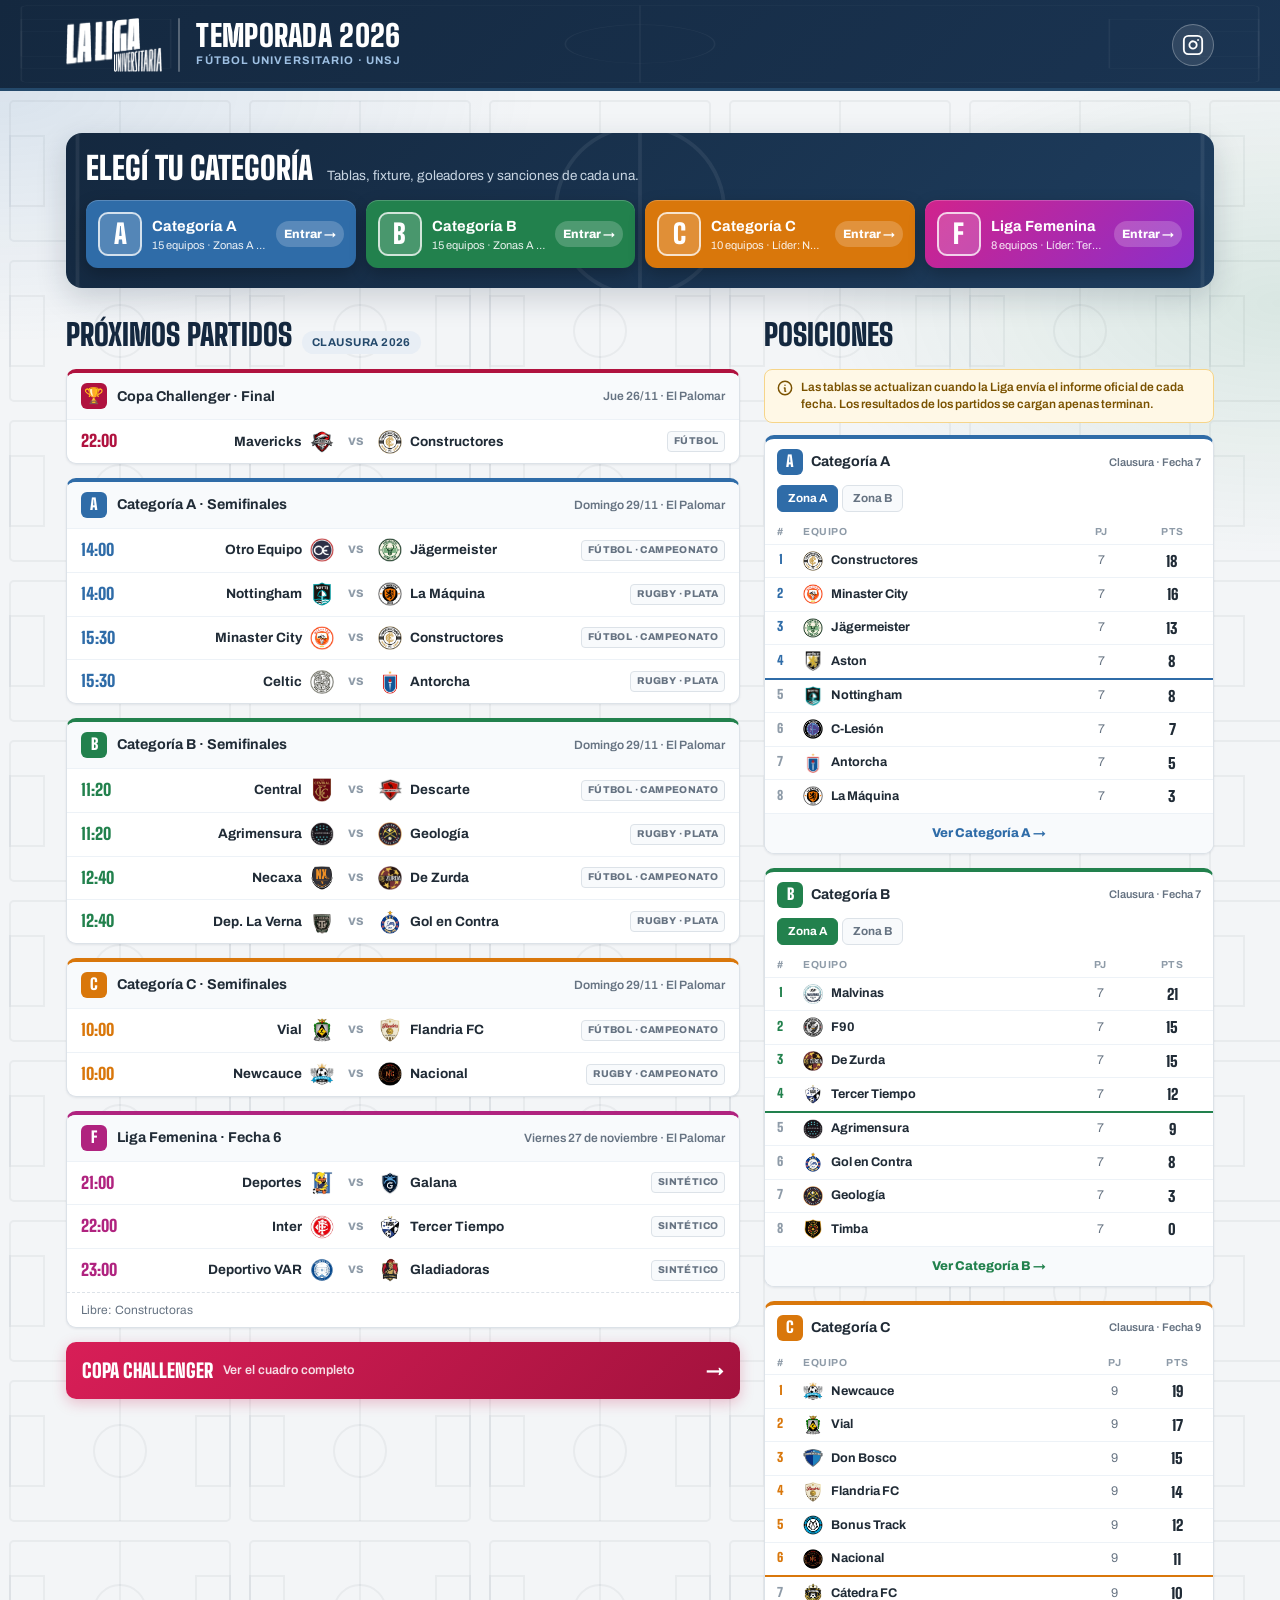
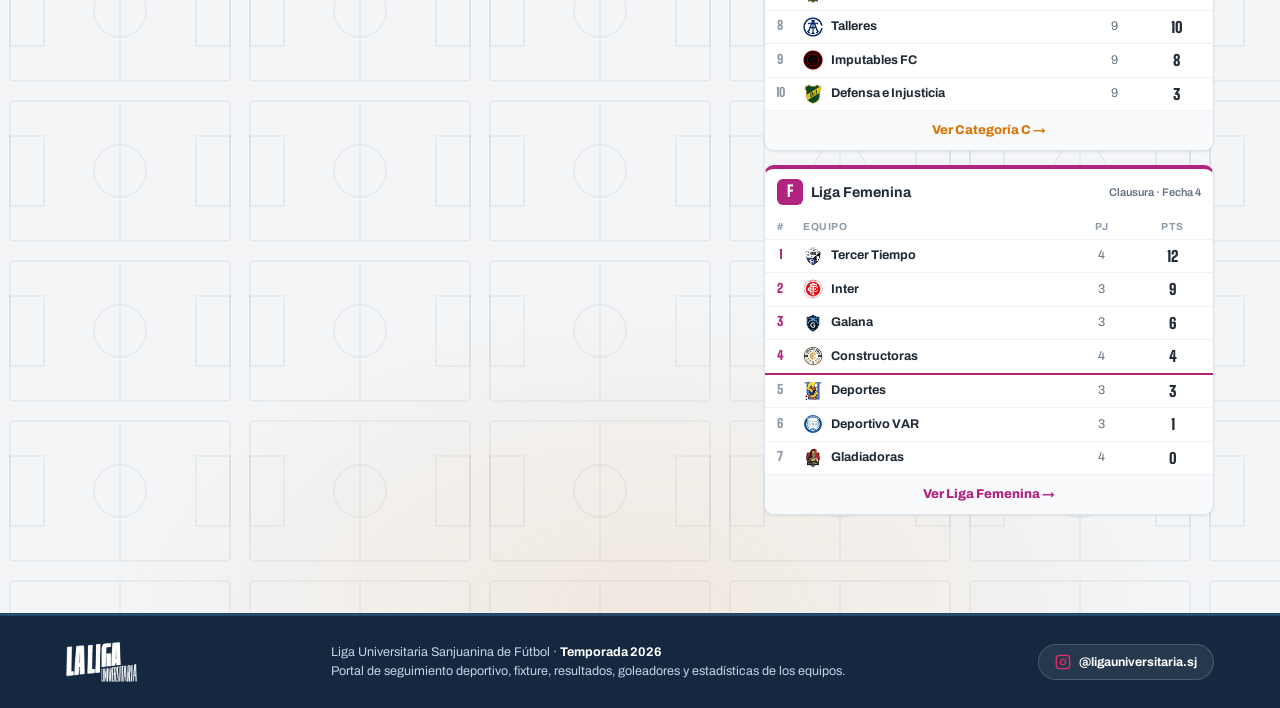
==== index.html @ afd11861 "Inicio: próximo partido de la Copa Challenger primero Co-Authored-By: Claude Opus 5.5 <noreply@anthr" ====
<!DOCTYPE html>
<html lang="es">

<head>
  <meta charset="UTF-8">
  <meta name="viewport" content="width=device-width, initial-scale=1.0, viewport-fit=cover">
  <title>Liga Universitaria Sanjuanina de Fútbol — Categoría A 2026</title>
  <meta name="description"
    content="Liga Universitaria Sanjuanina de Fútbol — Categoría A 2026. Tablas de posiciones, fixture, resultados, goleadores, sanciones y estadísticas completas.">

  <!-- Google Fonts: Big Shoulders Display & Archivo -->
  <link rel="preconnect" href="https://fonts.googleapis.com">
  <link rel="preconnect" href="https://fonts.gstatic.com" crossorigin>
  <link
    href="https://fonts.googleapis.com/css2?family=Archivo:ital,wght@0,400;0,500;0,600;0,700;0,800;1,400&family=Big+Shoulders+Display:wght@600;700;800;900&display=swap"
    rel="stylesheet">

  <!-- Favicon Oficial -->
  <link rel="icon" type="image/png" href="public/logo_liga.png">

  <!-- Estilos Premium -->
  <link rel="stylesheet" href="css/styles.css?v=20261125_cc">
  <!-- Vercel Web Analytics -->
  <script>window.va = window.va || function () { (window.vaq = window.vaq || []).push(arguments); };</script>
  <script defer src="/_vercel/insights/script.js"></script>
  
  <!-- Vercel Speed Insights -->
  <script>window.si = window.si || function () { (window.siq = window.siq || []).push(arguments); };</script>
  <script defer src="/_vercel/speed-insights/script.js"></script>
</head>

<body>

  <!-- =========================================================================
       CABECERA: ESTADIO Y MARCADOR
       ========================================================================= -->
  <header class="hero-stadium">
    <!-- Líneas de Cal Vectoriales de la Cancha -->
    <div class="pitch-overlay" aria-hidden="true">
      <svg class="pitch-lines" viewBox="0 0 1200 320" preserveAspectRatio="none">
        <!-- Borde exterior de campo -->
        <rect x="20" y="20" width="1160" height="280" rx="8" />
        <!-- Línea central -->
        <line x1="600" y1="20" x2="600" y2="300" />
        <!-- Círculo central y punto -->
        <circle cx="600" cy="160" r="70" />
        <circle cx="600" cy="160" r="3.5" style="fill: var(--chalk); stroke: none;" />
        <!-- Área Grande Izquierda -->
        <rect x="20" y="70" width="140" height="180" />
        <!-- Área Chica Izquierda -->
        <rect x="20" y="115" width="55" height="90" />
        <!-- Punto penal izquierdo -->
        <circle cx="110" cy="160" r="3" style="fill: var(--chalk); stroke: none;" />
        <!-- Área Grande Derecha -->
        <rect x="1040" y="70" width="140" height="180" />
        <!-- Área Chica Derecha -->
        <rect x="1125" y="115" width="55" height="90" />
        <!-- Punto penal derecho -->
        <circle cx="1090" cy="160" r="3" style="fill: var(--chalk); stroke: none;" />
      </svg>
    </div>

    <div class="container hero-content">
      <!-- Identidad Oficial -->
      <div class="hero-brand">
        <div class="brand-main">
          <div class="cat-switch" id="catSwitch" role="group" aria-label="Elegir categoría">
            <button type="button" class="cat-pick" data-cat="A" title="Categoría A">A</button>
            <button type="button" class="cat-pick" data-cat="B" title="Categoría B">B</button>
            <button type="button" class="cat-pick" data-cat="C" title="Categoría C">C</button>
            <button type="button" class="cat-pick cat-pick-f" data-cat="F" title="Liga Femenina">F</button>
          </div>
          <div class="brand-text brand-v2">
            <img src="public/logo_liga.png" alt="La Liga Universitaria" class="league-official-logo">
            <span class="brand-div" aria-hidden="true"></span>
            <div class="brand-info">
              <span class="brand-cat" id="heroCatLabel">Categoría A</span>
              <span class="brand-sub"><span class="brand-sub-long">Fútbol Universitario · </span>UNSJ · Temporada 2026</span>
            </div>
          </div>
        </div>

        <a href="https://www.instagram.com/ligauniversitaria.sj/" target="_blank" rel="noopener noreferrer" class="hero-ig" title="Instagram: @ligauniversitaria.sj" aria-label="Instagram @ligauniversitaria.sj">
          <svg viewBox="0 0 24 24" width="22" height="22" fill="none" stroke="currentColor" stroke-width="2" stroke-linecap="round" stroke-linejoin="round">
            <rect x="2" y="2" width="20" height="20" rx="5" ry="5"></rect>
            <path d="M16 11.37A4 4 0 1 1 12.63 8 4 4 0 0 1 16 11.37z"></path>
            <line x1="17.5" y1="6.5" x2="17.51" y2="6.5"></line>
          </svg>
        </a>
      </div>

      <!-- Marcador del Estadio (Hero Board) -->
      <div class="hero-board" id="heroBoard">
        <!-- Renderizado dinámico vía app.js -->
      </div>
    </div>
  </header>

  <!-- =========================================================================
       NAVBAR STICKY DE PESTAÑAS CON INDICADOR DESLIZANTE
       ========================================================================= -->
  <nav class="navbar-sticky" aria-label="Navegación principal">
    <div class="container">
      <div class="tabs-nav" id="mainTabs" role="tablist">
        <button class="tab-btn tab-inicio" data-view="inicio" role="tab" aria-selected="false" title="Inicio">
          <svg viewBox="0 0 24 24" width="18" height="18" fill="none" stroke="currentColor" stroke-width="2.2" stroke-linecap="round" stroke-linejoin="round"><path d="M3 11l9-8 9 8"/><path d="M5 10v10h14V10"/><path d="M10 20v-6h4v6"/></svg><span class="sr-only">Inicio</span>
        </button>
        <button class="tab-btn tab-challenger" data-view="challenger" role="tab" aria-selected="false">
          <span></span> Copa Challenger
        </button>
        <button class="tab-btn active" data-view="posiciones" role="tab" aria-selected="true">
          <span></span> Posiciones
        </button>
        <button class="tab-btn" data-view="fixture" role="tab" aria-selected="false">
          <span></span> Fixture
        </button>
        <button class="tab-btn" data-view="equipos" role="tab" aria-selected="false">
          <span></span> Equipos
        </button>
        <button class="tab-btn" data-view="estadisticas" role="tab" aria-selected="false">
          <span></span> Estadísticas
        </button>
        <button class="tab-btn" data-view="goleadores" role="tab" aria-selected="false">
          <span></span> Goleadores
        </button>
        <button class="tab-btn" data-view="sanciones" role="tab" aria-selected="false">
          <span></span> Sanciones
        </button>
        <button class="tab-btn" data-view="reglamento" role="tab" aria-selected="false">
          <span></span> Reglamento
        </button>
        <div class="tab-indicator" id="tabIndicator"></div>
      </div>
    </div>
  </nav>

  <!-- =========================================================================
       ÁREA DE CONTENIDO (7 SECCIONES)
       ========================================================================= -->
  <main class="content-area">
    <div class="container"><section id="view-inicio" class="inicio-section" aria-label="Inicio"></section></div>
    <div class="container">
      <!-- Sección A: Posiciones -->
      <section id="view-posiciones" class="view-section active" role="tabpanel">
        <!-- Dinámico -->
      </section>

      <!-- Sección B: Fixture -->
      <section id="view-fixture" class="view-section" role="tabpanel">
        <!-- Dinámico -->
      </section>

      <!-- Copa Challenger -->
      <section id="view-challenger" class="view-section" role="tabpanel">
        <!-- Dinámico -->
      </section>

      <!-- Sección C: Equipos -->
      <section id="view-equipos" class="view-section" role="tabpanel">
        <!-- Dinámico -->
      </section>

      <!-- Sección D: Estadísticas -->
      <section id="view-estadisticas" class="view-section" role="tabpanel">
        <!-- Dinámico -->
      </section>

      <!-- Sección E: Goleadores -->
      <section id="view-goleadores" class="view-section" role="tabpanel">
        <!-- Dinámico -->
      </section>

      <!-- Sección F: Sanciones -->
      <section id="view-sanciones" class="view-section" role="tabpanel">
        <!-- Dinámico -->
      </section>

      <!-- Sección G: Reglamento -->
      <section id="view-reglamento" class="view-section" role="tabpanel">
        <!-- Dinámico -->
      </section>
    </div>
  </main>

  <!-- =========================================================================
       MODAL DE FICHA DE EQUIPO
       ========================================================================= -->
  <div id="teamModal" class="modal-backdrop" aria-hidden="true" role="dialog" aria-modal="true">
    <div class="modal-container" id="teamModalContent">
      <button class="modal-close-btn" id="modalClose" aria-label="Cerrar Ficha">&times;</button>
      <div id="teamModalBody"></div>
    </div>
  </div>

  <!-- =========================================================================
       PIE DE PÁGINA INSTITUCIONAL
       ========================================================================= -->
  <footer class="page-footer">
    <div class="container footer-inner">
      <div class="footer-brand">
        <img src="public/logo_liga.png" alt="La Liga Universitaria" class="footer-league-logo">
      </div>
      <div class="footer-copy">
        Liga Universitaria Sanjuanina de Fútbol · <b id="footerCat">Categoría A · Temporada 2026</b><br>
        Portal de seguimiento deportivo, fixture, resultados, goleadores y estadísticas de los equipos.
      </div>
      <div class="footer-social">
        <a href="https://www.instagram.com/ligauniversitaria.sj/" target="_blank" rel="noopener noreferrer" class="footer-ig-link" title="Instagram Oficial: @ligauniversitaria.sj">
          <svg class="ig-svg-icon" viewBox="0 0 24 24" width="16" height="16" fill="none" stroke="currentColor" stroke-width="2" stroke-linecap="round" stroke-linejoin="round">
            <rect x="2" y="2" width="20" height="20" rx="5" ry="5"></rect>
            <path d="M16 11.37A4 4 0 1 1 12.63 8 4 4 0 0 1 16 11.37z"></path>
            <line x1="17.5" y1="6.5" x2="17.51" y2="6.5"></line>
          </svg>
          <span>@ligauniversitaria.sj</span>
        </a>
      </div>
    </div>
  </footer>

  <!-- Scripts: Datos Oficiales y Lógica Reactiva -->
  <script src="js/data.js?v=20261124_p10"></script>
  <script src="js/data_b.js?v=20261124_bsemis"></script>
  <script src="js/data_c.js?v=20261124_semis"></script>
  <script src="js/data_f.js?v=20261117_f4inf"></script>
  <script src="js/data_bc.js?v=20261111_fempub"></script>
  <script src="js/parciales.js"></script>
  <script src="js/parciales_apply.js?v=20261122_gan"></script>
  <script src="js/app.js?v=20261125_cc"></script>
</body>

</html>
---- css/styles.css ----
/* ==========================================================================
   LIGA UNIVERSITARIA SANJUANINA DE FÚTBOL — CATEGORÍA A 2026
   Sistema de Diseño Deportivo Institucional & Responsive Móvil
   Inspiración de Usabilidad: Densidad, claridad y velocidad deportiva (Ref: Promiedos)
   ========================================================================== */

:root {
  /* Paleta Oficial */
  --navy-primary: #14283F;       /* Azul marino institucional */
  --navy-secondary: #24496B;     /* Azul secundario interactivo */
  --green-sport: #397653;        /* Verde deportivo de acento */
  --green-soft: #EAF4EE;         /* Fondo verde tenue */
  --bg-page: #F3F5F7;            /* Fondo general neutro y limpio */
  --surface: #FFFFFF;            /* Superficie de tarjetas y tablas */
  --surface-alt: #F8FAFC;        /* Superficie sutil para cabeceras y alternancias */
  --surface-hover: #F1F5F9;      /* Hover sutil en filas y botones */
  --text-primary: #202B36;       /* Texto principal */
  --text-secondary: #667382;     /* Texto secundario y etiquetas */
  --text-muted: #8E9BA8;         /* Texto terciario tenue */
  --border-color: #DCE2E8;       /* Bordes y divisores limpios */
  --border-subtle: #EDF2F7;      /* Bordes internos muy suaves */

  /* Estados Semánticos Deportivos */
  --win: #397653;
  --win-soft: #EAF4EE;
  --draw: #B45309;
  --draw-soft: #FEF3C7;
  --loss: #C53030;
  --loss-soft: #FEE2E2;
  --bonus: #1E40AF;
  --bonus-soft: #DBEAFE;
  --sancion: #B91C1C;
  --sancion-soft: #FEE2E2;

  /* Tipografías */
  --f-display: 'Big Shoulders Display', -apple-system, BlinkMacSystemFont, sans-serif;
  --f-body: 'Archivo', -apple-system, BlinkMacSystemFont, sans-serif;

  /* Radios y Espaciado */
  --radius-sm: 6px;
  --radius-md: 10px;
  --radius-lg: 14px;
  --radius-full: 9999px;

  /* Sombras Sutiles */
  --shadow-sm: 0 1px 3px rgba(20, 40, 63, 0.05), 0 1px 2px rgba(20, 40, 63, 0.03);
  --shadow-md: 0 4px 12px rgba(20, 40, 63, 0.08), 0 2px 4px rgba(20, 40, 63, 0.04);
  --shadow-lg: 0 12px 28px rgba(20, 40, 63, 0.12);

  --nav-height: 52px;
}

/* ==========================================================================
   RESET & BASE GLOBAL
   ========================================================================== */

*, *::before, *::after {
  box-sizing: border-box;
  margin: 0;
  padding: 0;
}

html {
  font-size: 15px;
  scroll-behavior: smooth;
  scroll-padding-top: calc(var(--nav-height) + 16px);
  -webkit-text-size-adjust: 100%;
}

body {
  background-color: var(--bg-page);
  color: var(--text-primary);
  font-family: var(--f-body);
  line-height: 1.5;
  min-height: 100vh;
  display: flex;
  flex-direction: column;
  overflow-x: hidden;
  width: 100%;
  -webkit-font-smoothing: antialiased;
}

img {
  max-width: 100%;
  height: auto;
  display: block;
}

button, input, select {
  font: inherit;
  color: inherit;
}

button {
  cursor: pointer;
  border: none;
  background: none;
  touch-action: manipulation;
}

a {
  color: inherit;
  text-decoration: none;
}

.container {
  width: 100%;
  max-width: 1180px;
  margin-inline: auto;
  padding-inline: 16px;
}

@media (max-width: 480px) {
  .container {
    padding-inline: 12px;
  }
}

/* ==========================================================================
   CABECERA INSTITUCIONAL DEPORTIVA (COMPACTA)
   ========================================================================== */

.hero-stadium {
  position: relative;
  background: linear-gradient(135deg, var(--navy-primary) 0%, #1A3452 100%);
  border-bottom: 3px solid var(--navy-secondary);
  padding-block: 18px 16px;
  color: #FFFFFF;
}

.pitch-overlay {
  position: absolute;
  inset: 0;
  width: 100%;
  height: 100%;
  pointer-events: none;
  opacity: 0.12;
}

.pitch-lines {
  width: 100%;
  height: 100%;
  fill: none;
  stroke: rgba(255, 255, 255, 0.4);
  stroke-width: 1.5;
  vector-effect: non-scaling-stroke;
}

.hero-content {
  position: relative;
  z-index: 2;
  display: flex;
  flex-direction: column;
  gap: 14px;
}

.hero-brand {
  display: flex;
  align-items: center;
  justify-content: space-between;
  gap: 16px;
  flex-wrap: wrap;
}

.brand-main {
  display: flex;
  align-items: center;
  gap: 14px;
}

.league-crest {
  width: 46px;
  height: 46px;
  border-radius: var(--radius-sm);
  background: var(--navy-secondary);
  border: 2px solid rgba(255, 255, 255, 0.35);
  display: grid;
  place-items: center;
  font-family: var(--f-display);
  font-weight: 900;
  font-size: 1.8rem;
  color: #FFFFFF;
  flex-shrink: 0;
}

.brand-text .eyebrow {
  font-size: 0.72rem;
  font-weight: 700;
  letter-spacing: 0.12em;
  text-transform: uppercase;
  color: #9EC0E3;
  display: block;
}

.brand-title-row {
  margin-block: 2px;
}

.league-official-logo {
  height: 44px;
  width: auto;
  max-width: 100%;
  object-fit: contain;
  display: block;
}

.brand-text .subtitle {
  font-size: 0.86rem;
  font-weight: 500;
  color: #C2D5E8;
  display: flex;
  align-items: center;
  gap: 6px;
}

.badge-tag {
  display: inline-flex;
  align-items: center;
  gap: 6px;
  padding: 4px 12px;
  border-radius: var(--radius-full);
  font-size: 0.75rem;
  font-weight: 700;
  text-transform: uppercase;
  letter-spacing: 0.05em;
  background: rgba(255, 255, 255, 0.12);
  color: #FFFFFF;
  border: 1px solid rgba(255, 255, 255, 0.2);
}

.badge-tag.live-pulse {
  background: rgba(57, 118, 83, 0.35);
  border-color: rgba(57, 118, 83, 0.9);
  color: #98E0B5;
}

.live-dot {
  width: 7px;
  height: 7px;
  border-radius: 50%;
  background: #397653;
  box-shadow: 0 0 6px #397653;
}

/* Badge de Instagram Oficial de la Liga en Cabecera */
.badge-tag.badge-ig-league {
  background: rgba(255, 255, 255, 0.14) !important;
  color: #FFFFFF !important;
  border: 1px solid rgba(255, 255, 255, 0.28) !important;
  text-decoration: none !important;
  cursor: pointer !important;
  transition: all 0.22s cubic-bezier(0.16, 1, 0.3, 1) !important;
}

.badge-tag.badge-ig-league:hover {
  background: linear-gradient(135deg, rgba(225, 48, 108, 0.35), rgba(253, 29, 29, 0.25)) !important;
  border-color: #E1306C !important;
  color: #FFFFFF !important;
  transform: translateY(-2px) scale(1.03) !important;
  box-shadow: 0 4px 12px rgba(225, 48, 108, 0.35) !important;
}

.badge-tag.badge-ig-league .ig-svg-icon {
  stroke: #FFFFFF !important;
  transition: transform 0.2s ease !important;
}

.badge-tag.badge-ig-league:hover .ig-svg-icon {
  transform: scale(1.15) !important;
}

/* Enlace de Instagram en el Footer */
.footer-ig-link {
  display: inline-flex !important;
  align-items: center !important;
  gap: 8px !important;
  padding: 8px 16px !important;
  border-radius: 9999px !important;
  background: rgba(255, 255, 255, 0.08) !important;
  color: #FFFFFF !important;
  border: 1px solid rgba(255, 255, 255, 0.16) !important;
  text-decoration: none !important;
  font-weight: 700 !important;
  font-size: 0.82rem !important;
  transition: all 0.22s cubic-bezier(0.16, 1, 0.3, 1) !important;
}

.footer-ig-link .ig-svg-icon {
  stroke: #E1306C !important;
  transition: transform 0.2s ease !important;
}

.footer-ig-link:hover {
  background: linear-gradient(135deg, rgba(225, 48, 108, 0.25), rgba(253, 29, 29, 0.15)) !important;
  border-color: #E1306C !important;
  color: #FFFFFF !important;
  transform: translateY(-2px) !important;
  box-shadow: 0 4px 12px rgba(225, 48, 108, 0.25) !important;
}

.footer-ig-link:hover .ig-svg-icon {
  transform: scale(1.15) !important;
}

/* Marcador Hero Board */
.hero-board {
  display: grid;
  grid-template-columns: repeat(auto-fit, minmax(210px, 1fr));
  gap: 8px;
}

.board-tile {
  background: rgba(13, 28, 45, 0.7);
  border: 1px solid rgba(255, 255, 255, 0.14);
  border-radius: var(--radius-sm);
  padding: 9px 12px;
  display: flex;
  align-items: center;
  justify-content: space-between;
  gap: 8px;
}

.tile-lbl {
  font-size: 0.68rem;
  text-transform: uppercase;
  letter-spacing: 0.08em;
  color: #9EC0E3;
  font-weight: 700;
}

.tile-name {
  font-size: 0.9rem;
  font-weight: 700;
  color: #FFFFFF;
  white-space: nowrap;
  overflow: hidden;
  text-overflow: ellipsis;
  max-width: 130px;
}

.tile-val {
  font-family: var(--f-display);
  font-size: 1.4rem;
  font-weight: 800;
  color: #FFFFFF;
  line-height: 1;
}

.tile-desc {
  font-size: 0.68rem;
  color: #C2D5E8;
  font-weight: 600;
}

@media (max-width: 600px) {
  .pitch-overlay {
    display: none;
  }
  .hero-stadium {
    padding-block: 12px 10px;
  }
  .league-crest {
    width: 36px;
    height: 36px;
    font-size: 1.3rem;
  }
  .league-official-logo {
    height: 34px;
  }
  .hero-board {
    grid-template-columns: repeat(2, 1fr);
    gap: 6px;
  }
  .board-tile {
    padding: 7px 8px;
  }
  .tile-name {
    font-size: 0.8rem;
    max-width: 90px;
  }
  .tile-val {
    font-size: 1.2rem;
  }
}

/* ==========================================================================
   NAVBAR STICKY DE PESTAÑAS (SCROLL TÁCTIL)
   ========================================================================== */

.navbar-sticky {
  position: sticky;
  top: 0;
  z-index: 100;
  background: var(--surface);
  border-bottom: 1px solid var(--border-color);
  box-shadow: var(--shadow-sm);
  width: 100%;
}

.tabs-nav {
  display: flex;
  align-items: center;
  gap: 2px;
  overflow-x: auto;
  -webkit-overflow-scrolling: touch;
  scrollbar-width: none;
  min-height: var(--nav-height);
  max-width: 100%;
}

.tabs-nav::-webkit-scrollbar {
  display: none;
}

.tab-btn {
  display: inline-flex;
  align-items: center;
  justify-content: center;
  padding: 0 16px;
  height: var(--nav-height);
  font-size: 0.92rem;
  font-weight: 600;
  color: var(--text-secondary);
  white-space: nowrap;
  flex-shrink: 0;
  border-bottom: 3px solid transparent;
  transition: all 0.15s ease;
}

.tab-btn:hover {
  color: var(--navy-primary);
  background-color: var(--surface-hover);
}

.tab-btn.active {
  color: var(--navy-primary);
  border-bottom-color: var(--navy-secondary);
  background-color: #FFFFFF;
  font-weight: 700;
}

.tab-indicator {
  display: none !important;
}

/* ==========================================================================
   ÁREA DE CONTENIDO Y VISTAS
   ========================================================================== */

.content-area {
  flex: 1;
  padding-block: 20px 44px;
}

.view-section {
  display: none;
}

.view-section.active {
  display: block;
}

.section-header {
  display: flex;
  align-items: center;
  justify-content: space-between;
  gap: 12px;
  margin-bottom: 16px;
  flex-wrap: wrap;
}

.section-title {
  display: flex;
  align-items: center;
  gap: 10px;
}

.section-title h2 {
  font-family: var(--f-display);
  font-size: 2rem;
  font-weight: 800;
  text-transform: uppercase;
  color: var(--navy-primary);
  line-height: 1;
  letter-spacing: 0.02em;
}

.section-badge {
  display: inline-flex;
  align-items: center;
  padding: 3px 10px;
  border-radius: var(--radius-full);
  font-size: 0.75rem;
  font-weight: 700;
  background: #E8EEF5;
  color: var(--navy-secondary);
  letter-spacing: 0.04em;
  text-transform: uppercase;
}

/* Pills de Torneo y Zona */
.pill-group {
  display: inline-flex;
  align-items: center;
  background: #E5EBF2;
  padding: 3px;
  border-radius: var(--radius-sm);
  gap: 2px;
  border: 1px solid var(--border-color);
  max-width: 100%;
  overflow-x: auto;
  scrollbar-width: none;
}

.pill-group::-webkit-scrollbar {
  display: none;
}

.pill-btn {
  padding: 6px 14px;
  font-size: 0.85rem;
  font-weight: 700;
  color: var(--text-secondary);
  border-radius: 4px;
  white-space: nowrap;
  transition: all 0.15s ease;
  min-height: 34px;
  display: inline-flex;
  align-items: center;
  justify-content: center;
}

.pill-btn:hover {
  color: var(--navy-primary);
}

.pill-btn.active {
  background: var(--navy-secondary);
  color: #FFFFFF;
  box-shadow: 0 1px 3px rgba(36, 73, 107, 0.25);
}

.banner-alert {
  background: #FFFFFF;
  border: 1px solid var(--border-color);
  border-left: 4px solid var(--navy-secondary);
  border-radius: var(--radius-sm);
  padding: 12px 14px;
  margin-bottom: 14px;
  font-size: 0.88rem;
  color: var(--text-secondary);
  line-height: 1.45;
  box-shadow: var(--shadow-sm);
}

.banner-alert b {
  color: var(--navy-primary);
  display: block;
  margin-bottom: 2px;
  font-weight: 700;
}

/* ==========================================================================
   SECCIÓN A: TABLA DE POSICIONES (ESTILO PROMIEDOS DENSO, CLARO Y LEGIBLE)
   ========================================================================== */

.table-responsive {
  width: 100%;
  overflow-x: auto;
  -webkit-overflow-scrolling: touch;
  background: var(--surface);
  border: 1px solid var(--border-color);
  border-radius: var(--radius-sm);
  box-shadow: var(--shadow-sm);
  margin-bottom: 14px;
}

.league-table {
  width: 100%;
  border-collapse: collapse;
  text-align: center;
  font-size: 0.9rem;
  white-space: nowrap;
}

.league-table thead th {
  background: #F4F7FA;
  color: var(--text-secondary);
  font-size: 0.74rem;
  font-weight: 700;
  text-transform: uppercase;
  letter-spacing: 0.06em;
  padding: 10px 8px;
  border-bottom: 2px solid var(--border-color);
}

.league-table thead th:nth-child(2) {
  text-align: left;
  padding-left: 12px;
}

.league-table tbody td {
  padding: 9px 8px;
  border-bottom: 1px solid var(--border-subtle);
  color: var(--text-primary);
  font-variant-numeric: tabular-nums;
  background: #FFFFFF;
}

.league-table tbody tr:last-child td {
  border-bottom: none;
}

.league-table tbody tr:hover td {
  background: var(--surface-hover);
}

.league-table .col-pos {
  width: 36px;
  font-family: var(--f-display);
  font-size: 1.15rem;
  font-weight: 800;
  color: var(--navy-secondary);
}

.league-table .col-team {
  text-align: left;
  padding-left: 12px;
}

.team-cell {
  display: inline-flex;
  align-items: center;
  gap: 8px;
  cursor: pointer;
}

.table-crest {
  width: 24px;
  height: 24px;
  object-fit: contain;
  flex-shrink: 0;
}

.crest-fallback {
  width: 24px;
  height: 24px;
  border-radius: 4px;
  background: #E2E8F0;
  color: var(--navy-secondary);
  font-size: 0.7rem;
  font-weight: 800;
  display: inline-flex;
  align-items: center;
  justify-content: center;
  flex-shrink: 0;
}

img + .crest-fallback,
.crest-fallback[style*="display:none"],
.crest-fallback[style*="display: none"] {
  display: none !important;
}

.team-name {
  font-weight: 700;
  color: var(--navy-primary) !important;
  font-size: 0.92rem;
}

/* Columna de Puntos Destacada */
.league-table .col-highlight {
  font-weight: 800;
  font-size: 1.05rem;
  color: var(--navy-primary) !important;
  background: #EDF3F9 !important;
  width: 44px;
}

.col-dg {
  font-weight: 600;
  color: var(--text-secondary);
}

.col-dg.positive {
  color: var(--green-sport);
  font-weight: 700;
}

.col-dg.negative {
  color: var(--loss);
  font-weight: 700;
}

.row-qualify-campeonato {
  border-left: 4px solid var(--green-sport);
}

.row-qualify-plata {
  border-left: 4px solid var(--navy-secondary);
}

/* Badges de Bonus y Sanciones */
.badge-bonus-pts {
  display: inline-flex;
  align-items: center;
  padding: 2px 6px;
  border-radius: 3px;
  font-size: 0.68rem;
  font-weight: 800;
  background: var(--bonus-soft);
  color: var(--bonus);
  border: 1px solid rgba(30, 64, 175, 0.2);
  margin-left: 4px;
  text-transform: uppercase;
}

.badge-sancion-pts {
  display: inline-flex;
  align-items: center;
  padding: 2px 6px;
  border-radius: 3px;
  font-size: 0.68rem;
  font-weight: 800;
  background: var(--sancion-soft);
  color: var(--sancion);
  border: 1px solid rgba(185, 28, 28, 0.2);
  margin-left: 4px;
  text-transform: uppercase;
}

.table-legend {
  display: flex;
  flex-wrap: wrap;
  gap: 12px;
  background: var(--surface);
  border: 1px solid var(--border-color);
  border-radius: var(--radius-sm);
  padding: 10px 14px;
  font-size: 0.8rem;
  color: var(--text-secondary);
}

.legend-item {
  display: inline-flex;
  align-items: center;
  gap: 6px;
}

.legend-marker {
  width: 10px;
  height: 10px;
  border-radius: 2px;
}

.legend-campeonato {
  background: var(--green-sport);
}

.legend-plata {
  background: var(--navy-secondary);
}

/* ==========================================================================
   SECCIÓN B: FIXTURE Y RESULTADOS
   ========================================================================== */

.fixture-fechas-nav {
  display: flex;
  align-items: center;
  gap: 6px;
  overflow-x: auto;
  -webkit-overflow-scrolling: touch;
  scrollbar-width: none;
  padding-bottom: 10px;
  margin-bottom: 8px;
}

.fixture-fechas-nav::-webkit-scrollbar {
  display: none;
}

.fecha-pill {
  padding: 6px 14px;
  background: var(--surface);
  border: 1px solid var(--border-color);
  border-radius: var(--radius-sm);
  font-size: 0.84rem;
  font-weight: 700;
  color: var(--text-secondary);
  white-space: nowrap;
  flex-shrink: 0;
  transition: all 0.15s ease;
  min-height: 36px;
  display: inline-flex;
  align-items: center;
  justify-content: center;
}

.fecha-pill:hover {
  border-color: var(--navy-secondary);
  color: var(--navy-primary);
}

.fecha-pill.active {
  background: var(--navy-secondary);
  border-color: var(--navy-secondary);
  color: #FFFFFF;
  box-shadow: var(--shadow-sm);
}

.matches-grid {
  display: grid;
  grid-template-columns: repeat(auto-fill, minmax(320px, 1fr));
  gap: 12px;
}

.match-card {
  background: var(--surface);
  border: 1px solid var(--border-color);
  border-radius: var(--radius-sm);
  box-shadow: var(--shadow-sm);
  overflow: hidden;
  transition: all 0.15s ease;
}

.match-card:hover {
  border-color: #B8C7D6;
  box-shadow: var(--shadow-md);
}

.match-header {
  display: flex;
  align-items: center;
  justify-content: space-between;
  padding: 7px 12px;
  background: #F4F7FA;
  border-bottom: 1px solid var(--border-subtle);
  font-size: 0.74rem;
  font-weight: 700;
  text-transform: uppercase;
  color: var(--text-secondary);
  letter-spacing: 0.05em;
}

.match-zone-badge {
  color: var(--navy-secondary);
}

.match-status-badge {
  padding: 2px 7px;
  border-radius: 3px;
  font-size: 0.68rem;
  font-weight: 800;
}

.match-status-badge.status-finalizado {
  background: #E8F5E9;
  color: #2E7D32;
}

.match-status-badge.status-libre {
  background: #F3F4F6;
  color: #6B7280;
}

.match-teams-row {
  display: grid;
  grid-template-columns: 1fr auto 1fr;
  align-items: center;
  padding: 12px 10px;
  gap: 8px;
}

.match-team {
  display: flex;
  align-items: center;
  gap: 8px;
  cursor: pointer;
  min-width: 0;
}

.match-team.home {
  justify-content: flex-end;
  text-align: right;
  flex-direction: row-reverse;
}

.match-team.away {
  justify-content: flex-start;
  text-align: left;
}

.match-crest,
.match-team img,
.match-teams-row img,
img.match-crest {
  width: 30px !important;
  height: 30px !important;
  max-width: 30px !important;
  max-height: 30px !important;
  object-fit: contain !important;
  flex-shrink: 0 !important;
  display: block !important;
}

.match-team-name {
  font-weight: 700;
  font-size: 0.88rem;
  color: var(--navy-primary);
  line-height: 1.2;
  white-space: nowrap;
  overflow: hidden;
  text-overflow: ellipsis;
}

.match-score-box {
  display: inline-flex;
  align-items: center;
  justify-content: center;
  background: #EDF3F9;
  border: 1px solid var(--border-color);
  border-radius: 4px;
  padding: 4px 10px;
  min-width: 58px;
  text-align: center;
  font-family: var(--f-display);
  font-size: 1.35rem;
  font-weight: 900;
  color: var(--navy-primary);
  letter-spacing: 0.05em;
}

.score-vs {
  font-size: 0.78rem;
  color: var(--text-secondary);
  font-family: var(--f-body);
  font-weight: 700;
}

.match-footer-note {
  padding: 5px 12px;
  font-size: 0.72rem;
  color: var(--text-secondary);
  background: #FAFBFD;
  border-top: 1px solid var(--border-subtle);
  text-align: center;
}

@media (max-width: 480px) {
  .matches-grid {
    grid-template-columns: 1fr;
  }
  .match-team-name {
    font-size: 0.82rem;
  }
  .match-score-box {
    font-size: 1.2rem;
    padding: 3px 8px;
    min-width: 50px;
  }
}

/* ==========================================================================
   SECCIÓN C: EQUIPOS (GRID & MODAL)
   ========================================================================== */

/* ==========================================================================
   BUSCADOR INSTITUCIONAL (Equipos & Sanciones)
   ========================================================================== */
.search-input-box {
  position: relative !important;
  display: flex !important;
  align-items: center !important;
  width: 100% !important;
  max-width: 380px !important;
  height: 42px !important;
  background: #FFFFFF !important;
  border: 1px solid var(--border-color, #DCE2E8) !important;
  border-radius: 9999px !important;
  padding: 0 16px 0 42px !important;
  box-shadow: 0 1px 3px rgba(20, 40, 63, 0.05) !important;
  transition: all 0.2s ease !important;
  margin-bottom: 16px !important;
  box-sizing: border-box !important;
}

.search-input-box:focus-within {
  border-color: var(--navy-secondary, #24496B) !important;
  box-shadow: 0 0 0 3px rgba(36, 73, 107, 0.15) !important;
}

.search-input-box .search-icon-svg,
.search-input-box .search-icon {
  position: absolute !important;
  left: 14px !important;
  top: 50% !important;
  transform: translateY(-50%) !important;
  width: 17px !important;
  height: 17px !important;
  color: var(--text-secondary, #667382) !important;
  pointer-events: none !important;
  display: flex !important;
  align-items: center !important;
  justify-content: center !important;
  transition: all 0.2s ease !important;
}

.search-input-box:focus-within .search-icon-svg,
.search-input-box:focus-within .search-icon {
  color: var(--navy-secondary, #24496B) !important;
  transform: translateY(-50%) scale(1.1) !important;
}

.search-input-box input {
  width: 100% !important;
  height: 100% !important;
  border: none !important;
  outline: none !important;
  background: transparent !important;
  color: var(--text-primary, #202B36) !important;
  font-family: var(--font-body, inherit) !important;
  font-size: 0.9rem !important;
  padding: 0 !important;
  box-shadow: none !important;
}

.search-input-box input::placeholder {
  color: var(--text-muted, #8E9BA8) !important;
  opacity: 0.8 !important;
}

.teams-grid {
  display: grid;
  grid-template-columns: repeat(auto-fill, minmax(210px, 1fr));
  gap: 12px;
}

.team-card {
  background: var(--surface);
  border: 1px solid var(--border-color);
  border-radius: var(--radius-sm);
  padding: 16px;
  text-align: center;
  box-shadow: var(--shadow-sm);
  cursor: pointer;
  transition: all 0.15s ease;
  display: flex;
  flex-direction: column;
  align-items: center;
  gap: 8px;
}

.team-card:hover {
  border-color: var(--navy-secondary);
  transform: translateY(-2px);
  box-shadow: var(--shadow-md);
}

.team-card .modal-crest-lg {
  width: 52px;
  height: 52px;
  object-fit: contain;
}

.team-card h3 {
  font-family: var(--f-display);
  font-size: 1.35rem;
  font-weight: 800;
  color: var(--navy-primary);
  text-transform: uppercase;
  margin: 0;
  line-height: 1.1;
}

.team-card p {
  font-size: 0.78rem;
  color: var(--text-secondary);
  font-weight: 600;
}

@media (max-width: 480px) {
  .teams-grid {
    grid-template-columns: repeat(2, 1fr);
    gap: 8px;
  }
  .team-card {
    padding: 12px 6px;
  }
  .team-card .modal-crest-lg {
    width: 42px;
    height: 42px;
  }
  .team-card h3 {
    font-size: 1.05rem;
  }
}

/* ==========================================================================
   MODAL DE EQUIPO INSTITUCIONAL (FICHA COMPLETA)
   ========================================================================== */
.modal-backdrop {
  position: fixed !important;
  inset: 0 !important;
  background: rgba(15, 30, 48, 0.72) !important;
  backdrop-filter: blur(4px) !important;
  z-index: 9999 !important;
  display: none !important;
  align-items: center !important;
  justify-content: center !important;
  padding: 16px !important;
}

.modal-backdrop.active,
.modal-backdrop.open {
  display: flex !important;
}

.modal-container {
  background: #FFFFFF !important;
  border-radius: 12px !important;
  box-shadow: 0 12px 40px rgba(15, 30, 48, 0.28) !important;
  width: 100% !important;
  max-width: 840px !important;
  max-height: 90vh !important;
  overflow-y: auto !important;
  position: relative !important;
  padding: 24px 28px !important;
  border: 1px solid var(--border-color, #DCE2E8) !important;
  box-sizing: border-box !important;
}

.modal-close-btn {
  position: absolute !important;
  top: 18px !important;
  right: 18px !important;
  width: 34px !important;
  height: 34px !important;
  border-radius: 50% !important;
  background: #F1F4F8 !important;
  border: 1px solid var(--border-color, #DCE2E8) !important;
  color: var(--text-secondary, #667382) !important;
  font-size: 1.15rem !important;
  display: grid !important;
  place-items: center !important;
  cursor: pointer !important;
  transition: all 0.2s ease !important;
  z-index: 10 !important;
}

.modal-close-btn:hover {
  background: #E2E8F0 !important;
  color: var(--navy-primary, #14283F) !important;
  transform: scale(1.05) !important;
}

/* Header del modal */
.team-modal-header-row {
  display: flex !important;
  align-items: center !important;
  justify-content: space-between !important;
  gap: 16px !important;
  margin-bottom: 20px !important;
  border-bottom: 1px solid var(--border-color, #DCE2E8) !important;
  padding-bottom: 18px !important;
  padding-right: 48px !important;
  flex-wrap: wrap !important;
}

.team-modal-brand {
  display: flex !important;
  align-items: center !important;
  gap: 16px !important;
}

.team-modal-brand .modal-crest-lg {
  width: 60px !important;
  height: 60px !important;
  object-fit: contain !important;
  flex-shrink: 0 !important;
}

.modal-team-title {
  font-family: var(--f-display) !important;
  font-size: 2.2rem !important;
  text-transform: uppercase !important;
  line-height: 1.05 !important;
  color: var(--navy-primary, #14283F) !important;
  margin: 0 !important;
  letter-spacing: 0.02em !important;
}

.modal-team-subtitle {
  font-size: 0.88rem !important;
  color: var(--text-secondary, #667382) !important;
  margin-top: 4px !important;
  font-weight: 500 !important;
}

/* =========================================================================
   ACCIONES DE FICHA DE CLUB: INSTAGRAM & DESCARGA DE ESCUDO
   ========================================================================= */
.team-modal-actions-row {
  display: flex !important;
  align-items: center !important;
  gap: 10px !important;
  flex-wrap: wrap !important;
  margin-top: 10px !important;
}

.team-social-btn,
.team-download-crest-btn {
  display: inline-flex !important;
  align-items: center !important;
  gap: 7px !important;
  padding: 6px 14px !important;
  border-radius: 9999px !important;
  font-size: 0.82rem !important;
  font-weight: 700 !important;
  text-decoration: none !important;
  cursor: pointer !important;
  transition: all 0.22s cubic-bezier(0.16, 1, 0.3, 1) !important;
  line-height: 1 !important;
}

/* Botón Instagram Oficial del Club */
.team-ig-btn {
  background: #FFFFFF !important;
  color: #1A2229 !important;
  border: 1px solid #E2E8F0 !important;
  box-shadow: 0 1px 3px rgba(0, 0, 0, 0.04) !important;
}

.team-ig-btn .ig-svg-icon {
  stroke: #E1306C !important;
  transition: transform 0.2s ease !important;
}

.team-ig-btn:hover {
  background: linear-gradient(135deg, rgba(225, 48, 108, 0.08), rgba(253, 29, 29, 0.04)) !important;
  border-color: #E1306C !important;
  color: #C13584 !important;
  transform: translateY(-2px) !important;
  box-shadow: 0 4px 10px rgba(225, 48, 108, 0.15) !important;
}

.team-ig-btn:hover .ig-svg-icon {
  transform: scale(1.18) !important;
}

/* Botón Descargar Escudo Oficial */
.team-download-crest-btn {
  background: #F1F6FB !important;
  color: var(--navy-primary, #14283F) !important;
  border: 1px solid #CBD5E1 !important;
  box-shadow: 0 1px 3px rgba(0, 0, 0, 0.04) !important;
}

.team-download-crest-btn .dl-svg-icon {
  stroke: var(--navy-secondary, #24496B) !important;
  transition: transform 0.2s ease !important;
}

.team-download-crest-btn:hover {
  background: var(--navy-secondary, #24496B) !important;
  border-color: var(--navy-secondary, #24496B) !important;
  color: #FFFFFF !important;
  transform: translateY(-2px) !important;
  box-shadow: 0 4px 12px rgba(36, 73, 107, 0.2) !important;
}

.team-download-crest-btn:hover .dl-svg-icon {
  stroke: #FFFFFF !important;
  transform: translateY(2px) !important;
}

.team-download-crest-btn.downloading {
  opacity: 0.75 !important;
  cursor: wait !important;
}

.team-download-crest-btn.download-success {
  background: #1B7A42 !important;
  border-color: #1B7A42 !important;
  color: #FFFFFF !important;
}

.team-download-crest-btn.download-success .dl-svg-icon {
  stroke: #FFFFFF !important;
}

/* Enlace directo Instagram en tarjeta preview de club */
.preview-ig-link {
  display: inline-flex !important;
  align-items: center !important;
  justify-content: center !important;
  width: 28px !important;
  height: 28px !important;
  border-radius: 50% !important;
  background: #F8FAFC !important;
  border: 1px solid #E2E8F0 !important;
  color: #64748B !important;
  transition: all 0.2s ease !important;
  text-decoration: none !important;
}

.preview-ig-link:hover {
  background: linear-gradient(135deg, rgba(225, 48, 108, 0.12), rgba(253, 29, 29, 0.06)) !important;
  border-color: #E1306C !important;
  color: #E1306C !important;
  transform: scale(1.12) !important;
}

.team-dropdown-select {
  padding: 8px 14px !important;
  border: 1px solid var(--border-color, #DCE2E8) !important;
  border-radius: 6px !important;
  background: #F8FAFC !important;
  color: var(--navy-primary, #14283F) !important;
  font-size: 0.88rem !important;
  font-weight: 700 !important;
  cursor: pointer !important;
  outline: none !important;
  transition: all 0.2s ease !important;
}

.team-dropdown-select:focus {
  border-color: var(--navy-secondary, #24496B) !important;
  box-shadow: 0 0 0 3px rgba(36, 73, 107, 0.15) !important;
}

/* Tabs de Torneo en el Modal */
.modal-torneo-tabs {
  display: inline-flex !important;
  background: #F1F5F9 !important;
  padding: 3px !important;
  border-radius: 6px !important;
  border: 1px solid var(--border-color, #DCE2E8) !important;
}

.modal-torneo-btn {
  padding: 6px 14px !important;
  font-size: 0.82rem !important;
  font-weight: 700 !important;
  border: none !important;
  background: transparent !important;
  color: var(--text-secondary, #667382) !important;
  border-radius: 4px !important;
  cursor: pointer !important;
  transition: all 0.15s ease !important;
}

.modal-torneo-btn.active {
  background: #FFFFFF !important;
  color: var(--navy-primary, #14283F) !important;
  box-shadow: 0 1px 3px rgba(20, 40, 63, 0.12) !important;
}

/* Panel Superior KPI del Modal */
.team-modal-kpi-grid {
  display: grid !important;
  grid-template-columns: 140px 1fr 1.3fr !important;
  gap: 16px !important;
  align-items: stretch !important;
  margin-bottom: 24px !important;
}

@media (max-width: 768px) {
  .team-modal-kpi-grid {
    grid-template-columns: 1fr !important;
  }
}

/* Tarjeta del Anillo de Efectividad */
.efect-ring-card {
  background: #F8FAFC !important;
  border: 1px solid var(--border-color, #DCE2E8) !important;
  border-radius: 8px !important;
  padding: 16px 12px !important;
  display: flex !important;
  flex-direction: column !important;
  align-items: center !important;
  justify-content: center !important;
  position: relative !important;
  min-height: 120px !important;
}

.ring-svg {
  width: 90px !important;
  height: 90px !important;
  transform: rotate(-90deg) !important;
}

.ring-bg {
  fill: none !important;
  stroke: #E2E8F0 !important;
  stroke-width: 8 !important;
}

.ring-progress {
  fill: none !important;
  stroke: #397653 !important;
  stroke-width: 8 !important;
  stroke-linecap: round !important;
  transition: stroke-dashoffset 0.6s ease !important;
}

.ring-label {
  position: absolute !important;
  top: 50% !important;
  left: 50% !important;
  transform: translate(-50%, -50%) !important;
  text-align: center !important;
  display: flex !important;
  flex-direction: column !important;
  align-items: center !important;
  justify-content: center !important;
}

.ring-pct {
  font-family: var(--f-display) !important;
  font-size: 1.7rem !important;
  font-weight: 800 !important;
  color: var(--navy-primary, #14283F) !important;
  line-height: 1 !important;
}

.ring-txt {
  font-size: 0.65rem !important;
  font-weight: 700 !important;
  text-transform: uppercase !important;
  letter-spacing: 0.06em !important;
  color: var(--text-secondary, #667382) !important;
  margin-top: 2px !important;
}

/* 4 Tiles de métricas */
.metric-tiles-2x2 {
  display: grid !important;
  grid-template-columns: 1fr 1fr !important;
  gap: 10px !important;
}

.metric-tile {
  background: #F8FAFC !important;
  border: 1px solid var(--border-color, #DCE2E8) !important;
  border-radius: 8px !important;
  padding: 12px 14px !important;
  display: flex !important;
  flex-direction: column !important;
  justify-content: center !important;
}

.metric-tile .tile-val {
  font-family: var(--f-display) !important;
  font-size: 1.8rem !important;
  font-weight: 800 !important;
  color: var(--navy-secondary, #24496B) !important;
  line-height: 1 !important;
  margin-bottom: 4px !important;
}

.metric-tile .tile-lbl {
  font-size: 0.74rem !important;
  font-weight: 600 !important;
  color: var(--text-secondary, #667382) !important;
  line-height: 1.25 !important;
}

/* Tabla de Condición Local/Visita */
.condicion-table-card {
  background: #F8FAFC !important;
  border: 1px solid var(--border-color, #DCE2E8) !important;
  border-radius: 8px !important;
  padding: 12px 16px !important;
  display: flex !important;
  flex-direction: column !important;
  justify-content: center !important;
}

.condicion-table {
  width: 100% !important;
  border-collapse: collapse !important;
  font-size: 0.82rem !important;
  text-align: center !important;
}

.condicion-table th {
  padding: 6px 4px !important;
  font-size: 0.7rem !important;
  font-weight: 800 !important;
  text-transform: uppercase !important;
  color: var(--text-secondary, #667382) !important;
  border-bottom: 1px solid var(--border-color, #DCE2E8) !important;
}

.condicion-table td {
  padding: 8px 4px !important;
  border-bottom: 1px solid rgba(220, 226, 232, 0.6) !important;
  color: var(--text-primary, #202B36) !important;
}

.condicion-table tr:last-child td {
  border-bottom: none !important;
}

.condicion-table .cond-label {
  text-align: left !important;
  font-weight: 800 !important;
  color: var(--navy-primary, #14283F) !important;
}

.condicion-table .cond-efect {
  font-weight: 800 !important;
  color: #397653 !important;
}

/* ==========================================================================
   SECCIÓN DE RESULTADOS: PARTIDO A PARTIDO (APERTURA Y CLAUSURA)
   ========================================================================== */
.modal-matches-section {
  margin-top: 24px !important;
  border-top: 1px solid var(--border-color, #DCE2E8) !important;
  padding-top: 20px !important;
}

.modal-section-header {
  display: flex !important;
  align-items: center !important;
  justify-content: space-between !important;
  flex-wrap: wrap !important;
  gap: 12px !important;
  margin-bottom: 16px !important;
}

.modal-section-title {
  font-family: var(--f-display) !important;
  font-size: 1.45rem !important;
  text-transform: uppercase !important;
  color: var(--navy-primary, #14283F) !important;
  letter-spacing: 0.02em !important;
  margin: 0 !important;
}

.match-filter-pills {
  display: inline-flex !important;
  gap: 6px !important;
}

.match-filter-pill {
  padding: 4px 10px !important;
  background: #F1F5F9 !important;
  border: 1px solid var(--border-color, #DCE2E8) !important;
  border-radius: 4px !important;
  font-size: 0.78rem !important;
  font-weight: 700 !important;
  color: var(--text-secondary, #667382) !important;
  cursor: pointer !important;
  transition: all 0.15s ease !important;
}

.match-filter-pill.active {
  background: var(--navy-secondary, #24496B) !important;
  color: #FFFFFF !important;
  border-color: var(--navy-secondary, #24496B) !important;
}

/* Grilla de Partidos */
.team-matches-grid {
  display: grid !important;
  grid-template-columns: repeat(auto-fill, minmax(240px, 1fr)) !important;
  gap: 10px !important;
  margin-bottom: 20px !important;
}

.team-match-card {
  background: #FFFFFF !important;
  border: 1px solid var(--border-color, #DCE2E8) !important;
  border-radius: 8px !important;
  padding: 10px 12px !important;
  display: flex !important;
  flex-direction: column !important;
  gap: 6px !important;
  transition: all 0.15s ease !important;
  box-shadow: 0 1px 3px rgba(20, 40, 63, 0.04) !important;
}

.team-match-card:hover {
  border-color: #B8C7D6 !important;
  box-shadow: 0 2px 6px rgba(20, 40, 63, 0.08) !important;
}

.tmc-top {
  display: flex !important;
  align-items: center !important;
  justify-content: space-between !important;
  font-size: 0.72rem !important;
  font-weight: 700 !important;
  color: var(--text-secondary, #667382) !important;
}

.tmc-torneo-badge {
  padding: 2px 6px !important;
  border-radius: 3px !important;
  font-size: 0.68rem !important;
  font-weight: 800 !important;
  text-transform: uppercase !important;
}

.badge-clausura {
  background: #EBF3FA !important;
  color: #1E40AF !important;
}

.badge-apertura {
  background: #EAF4EE !important;
  color: #166534 !important;
}

.badge-playoffs {
  background: #FEF3C7 !important;
  color: #92400E !important;
}

.tmc-cond {
  font-size: 0.68rem !important;
  font-weight: 700 !important;
  color: var(--text-secondary, #667382) !important;
  text-transform: uppercase !important;
}

.tmc-main {
  display: flex !important;
  align-items: center !important;
  justify-content: space-between !important;
  gap: 8px !important;
}

.tmc-rival-box {
  display: flex !important;
  align-items: center !important;
  gap: 8px !important;
  min-width: 0 !important;
  flex: 1 !important;
}

.tmc-rival-crest {
  width: 24px !important;
  height: 24px !important;
  object-fit: contain !important;
  flex-shrink: 0 !important;
}

.tmc-rival-name {
  font-weight: 700 !important;
  color: var(--navy-primary, #14283F) !important;
  font-size: 0.88rem !important;
  white-space: nowrap !important;
  overflow: hidden !important;
  text-overflow: ellipsis !important;
}

.tmc-score-badge {
  display: inline-flex !important;
  align-items: center !important;
  justify-content: center !important;
  gap: 5px !important;
  padding: 3px 8px !important;
  border-radius: 4px !important;
  font-family: var(--f-display) !important;
  font-size: 1.05rem !important;
  font-weight: 800 !important;
  line-height: 1 !important;
  flex-shrink: 0 !important;
}

.tmc-letter {
  font-size: 0.72rem !important;
  font-weight: 900 !important;
  padding: 1px 4px !important;
  border-radius: 3px !important;
}

.score-win {
  background: #EAF4EE !important;
  color: #166534 !important;
  border: 1px solid rgba(22, 101, 52, 0.2) !important;
}
.score-win .tmc-letter {
  background: #166534 !important;
  color: #FFFFFF !important;
}

.score-draw {
  background: #FEF3C7 !important;
  color: #92400E !important;
  border: 1px solid rgba(146, 64, 14, 0.2) !important;
}
.score-draw .tmc-letter {
  background: #92400E !important;
  color: #FFFFFF !important;
}

.score-loss {
  background: #FEE2E2 !important;
  color: #991B1B !important;
  border: 1px solid rgba(153, 27, 27, 0.2) !important;
}
.score-loss .tmc-letter {
  background: #991B1B !important;
  color: #FFFFFF !important;
}

.badge-proximo {
  background: #EEF0F3 !important;
  color: #3D4B5C !important;
}
.tmc-proximo {
  border-style: dashed !important;
  background: #FAFBFC !important;
}
.score-proximo {
  background: #FFFFFF !important;
  color: var(--navy-primary, #14283F) !important;
  border: 1px dashed #B8C7D6 !important;
  font-size: 0.95rem !important;
}

.tmc-penales {
  font-size: 0.72rem !important;
  font-weight: 600 !important;
  color: var(--text-secondary, #667382) !important;
}

.tmc-nota {
  font-size: 0.7rem !important;
  color: var(--text-secondary, #667382) !important;
  font-style: italic !important;
}

/* Tarjetas Inferiores del Modal */
.team-footer-cards-grid {
  display: grid !important;
  grid-template-columns: repeat(3, 1fr) !important;
  gap: 12px !important;
  margin-top: 20px !important;
  border-top: 1px solid var(--border-color, #DCE2E8) !important;
  padding-top: 18px !important;
}

@media (max-width: 650px) {
  .team-footer-cards-grid {
    grid-template-columns: 1fr !important;
  }
}

.footer-card {
  background: #F8FAFC !important;
  border: 1px solid var(--border-color, #DCE2E8) !important;
  border-radius: 8px !important;
  padding: 12px 14px !important;
}

.fc-label {
  font-size: 0.72rem !important;
  font-weight: 800 !important;
  text-transform: uppercase !important;
  color: var(--text-secondary, #667382) !important;
  letter-spacing: 0.04em !important;
  margin-bottom: 4px !important;
}

.fc-val {
  font-family: var(--f-display) !important;
  font-size: 1.15rem !important;
  font-weight: 800 !important;
  color: var(--navy-primary, #14283F) !important;
  line-height: 1.2 !important;
}

.fc-sub {
  font-size: 0.72rem !important;
  color: var(--text-secondary, #667382) !important;
  margin-top: 3px !important;
}

/* ==========================================================================
   SECCIÓN D: ESTADÍSTICAS AVANZADAS & GOLEADORES
   ========================================================================== */

.stats-kpi-grid {
  display: grid;
  grid-template-columns: repeat(auto-fit, minmax(200px, 1fr));
  gap: 12px;
  margin-bottom: 18px;
}

.stats-kpi-card {
  background: var(--surface);
  border: 1px solid var(--border-color);
  border-radius: var(--radius-sm);
  padding: 14px;
  box-shadow: var(--shadow-sm);
}

.stats-kpi-card .kpi-num {
  font-family: var(--f-display);
  font-size: 2.2rem;
  font-weight: 800;
  color: var(--navy-primary);
  line-height: 1;
}

.stats-kpi-card .kpi-label {
  font-size: 0.75rem;
  font-weight: 700;
  text-transform: uppercase;
  color: var(--text-secondary);
  margin-top: 4px;
}

.stats-kpi-card .kpi-sub {
  font-size: 0.78rem;
  color: var(--text-muted);
}

.advanced-table {
  width: 100%;
  border-collapse: collapse;
  font-size: 0.88rem;
}

.advanced-table th {
  background: #F4F7FA;
  color: var(--text-secondary);
  font-size: 0.72rem;
  font-weight: 700;
  text-transform: uppercase;
  padding: 9px;
  border-bottom: 2px solid var(--border-color);
  cursor: pointer;
}

.advanced-table td {
  padding: 9px;
  border-bottom: 1px solid var(--border-subtle);
  background: #FFFFFF;
}

/* Tabla de Goleadores */
.goleadores-table {
  width: 100%;
  border-collapse: collapse;
  font-size: 0.9rem;
}

.goleadores-table th {
  background: #F4F7FA;
  color: var(--text-secondary);
  font-size: 0.74rem;
  font-weight: 700;
  text-transform: uppercase;
  padding: 10px 12px;
  border-bottom: 2px solid var(--border-color);
}

.goleadores-table td {
  padding: 10px 12px;
  border-bottom: 1px solid var(--border-subtle);
  background: #FFFFFF;
}

.player-name {
  font-weight: 700;
  color: var(--navy-primary);
}

/* Gráficos de Estadísticas (Responsive) */
.charts-two-col-grid {
  display: grid;
  grid-template-columns: repeat(auto-fit, minmax(320px, 1fr));
  gap: 16px;
  margin-top: 16px;
}

.chart-box {
  background: var(--surface);
  border: 1px solid var(--border-color);
  border-radius: var(--radius-sm);
  padding: 16px;
  box-shadow: var(--shadow-sm);
  overflow-x: auto;
}

.chart-header h3 {
  font-family: var(--f-display);
  font-size: 1.3rem;
  font-weight: 800;
  color: var(--navy-primary);
  text-transform: uppercase;
  margin-bottom: 8px;
}

/* Gráfico Butterfly */
.butterfly-row {
  display: grid;
  grid-template-columns: 1fr auto 1fr;
  align-items: center;
  gap: 8px;
  padding-block: 4px;
}

.bf-team-col {
  font-size: 0.8rem;
  font-weight: 700;
  color: var(--navy-primary);
  text-align: center;
  min-width: 90px;
}

.bf-bar-favor {
  background: var(--navy-secondary);
  height: 14px;
  border-radius: 2px;
}

.bf-bar-against {
  background: var(--loss);
  height: 14px;
  border-radius: 2px;
}

/* Gráfico Dumbbell */
.dumbbell-row {
  display: grid;
  grid-template-columns: 90px 1fr 45px;
  align-items: center;
  gap: 8px;
  padding-block: 5px;
  border-bottom: 1px solid var(--border-subtle);
}

.db-team-col {
  font-size: 0.8rem;
  font-weight: 700;
  color: var(--navy-primary);
  white-space: nowrap;
  overflow: hidden;
  text-overflow: ellipsis;
}

.db-track-col {
  position: relative;
  height: 16px;
  display: flex;
  align-items: center;
}

.db-line-bg {
  position: absolute;
  left: 0;
  right: 0;
  height: 3px;
  background: #E2E8F0;
  border-radius: 2px;
}

.db-bar-span {
  position: absolute;
  height: 4px;
  background: var(--navy-secondary);
  border-radius: 2px;
}

.point-ap {
  position: absolute;
  width: 10px;
  height: 10px;
  border-radius: 50%;
  background: var(--text-secondary);
  transform: translate(-50%, -50%);
  top: 50%;
}

.point-cl {
  position: absolute;
  width: 12px;
  height: 12px;
  border-radius: 50%;
  background: var(--green-sport);
  border: 2px solid #FFFFFF;
  box-shadow: 0 1px 3px rgba(0,0,0,0.2);
  transform: translate(-50%, -50%);
  top: 50%;
}

.db-delta-col {
  font-size: 0.78rem;
  font-weight: 800;
  text-align: right;
}

/* ==========================================================================
   SECCIÓN F & G: SANCIONES Y REGLAMENTO
   ========================================================================== */

.sanciones-table {
  width: 100%;
  border-collapse: collapse;
  font-size: 0.88rem;
}

.sanciones-table th {
  background: #F4F7FA;
  color: var(--text-secondary);
  font-size: 0.72rem;
  font-weight: 700;
  text-transform: uppercase;
  padding: 10px;
  border-bottom: 2px solid var(--border-color);
}

.sanciones-table td {
  padding: 10px;
  border-bottom: 1px solid var(--border-subtle);
  background: #FFFFFF;
}

.badge-sancion-estado {
  display: inline-flex;
  padding: 3px 8px;
  border-radius: 3px;
  font-size: 0.72rem;
  font-weight: 800;
  text-transform: uppercase;
}

.badge-sancion-estado.vigente {
  background: #FEE2E2;
  color: #B91C1C;
}

.badge-sancion-estado.cumplio {
  background: #E8F5E9;
  color: #2E7D32;
}

.badge-sancion-estado.provisorio {
  background: #FEF3C7;
  color: #B45309;
}

/* Reglamento */
.reg-pills-row {
  display: flex;
  gap: 6px;
  overflow-x: auto;
  -webkit-overflow-scrolling: touch;
  scrollbar-width: none;
  padding-bottom: 10px;
  margin-bottom: 12px;
}

.reg-pill {
  padding: 6px 14px;
  background: var(--surface);
  border: 1px solid var(--border-color);
  border-radius: var(--radius-sm);
  font-size: 0.82rem;
  font-weight: 700;
  color: var(--text-secondary);
  white-space: nowrap;
  flex-shrink: 0;
  min-height: 34px;
  display: inline-flex;
  align-items: center;
  justify-content: center;
}

.reg-pill.active {
  background: var(--navy-secondary);
  color: #FFFFFF;
  border-color: var(--navy-secondary);
}

.reg-card {
  background: var(--surface);
  border: 1px solid var(--border-color);
  border-radius: var(--radius-sm);
  margin-bottom: 10px;
  box-shadow: var(--shadow-sm);
  overflow: hidden;
}

.reg-card-header {
  padding: 12px 16px;
  background: #F8FAFC;
  cursor: pointer;
  display: flex;
  align-items: center;
  justify-content: space-between;
  border-bottom: 1px solid var(--border-subtle);
}

.reg-art-title {
  font-weight: 700;
  color: var(--navy-primary);
  font-size: 0.95rem;
}

.reg-card-body {
  padding: 14px 16px;
  font-size: 0.88rem;
  color: var(--text-primary);
  line-height: 1.6;
}

/* ==========================================================================
   PIE DE PÁGINA INSTITUCIONAL
   ========================================================================== */

.page-footer {
  background: var(--navy-primary);
  color: #C2D5E8;
  border-top: 3px solid var(--navy-secondary);
  padding-block: 26px;
  margin-top: auto;
  font-size: 0.84rem;
}

.footer-inner {
  display: flex;
  align-items: center;
  justify-content: space-between;
  gap: 16px;
  flex-wrap: wrap;
}

.footer-brand .footer-league-logo {
  height: 40px;
  width: auto;
  object-fit: contain;
}

.footer-copy {
  line-height: 1.5;
}

.footer-copy b {
  color: #FFFFFF;
}

@media (max-width: 600px) {
  .footer-inner {
    flex-direction: column;
    text-align: center;
  }
}
\n
/* ==========================================================================
   CORRECCIONES VISUALES: HERO BOARD, EQUIPOS, ESTADÍSTICAS & REGLAMENTO
   ========================================================================== */

/* 1. HERO BOARD (CABECERA MARCADOR) */
.hero-board {
  display: grid !important;
  grid-template-columns: repeat(4, 1fr) !important;
  gap: 12px !important;
  width: 100%;
}

.board-tile {
  background: rgba(13, 28, 45, 0.75) !important;
  border: 1px solid rgba(255, 255, 255, 0.16) !important;
  border-radius: 8px !important;
  padding: 12px 14px !important;
  display: flex !important;
  flex-direction: column !important;
  justify-content: space-between !important;
  cursor: pointer;
  transition: all 0.18s ease;
  min-height: 104px;
}

.board-tile:hover {
  background: rgba(20, 42, 68, 0.95) !important;
  border-color: #386794 !important;
  transform: translateY(-2px);
  box-shadow: 0 4px 14px rgba(0, 0, 0, 0.25);
}

.tile-label {
  display: flex !important;
  align-items: center !important;
  justify-content: space-between !important;
  width: 100% !important;
  font-size: 0.72rem !important;
  text-transform: uppercase !important;
  letter-spacing: 0.08em !important;
  color: #9EC0E3 !important;
  font-weight: 700 !important;
}

.tile-label span {
  font-family: var(--f-display);
  font-size: 1.05rem;
  font-weight: 800;
  color: #FFFFFF;
  background: rgba(255, 255, 255, 0.12);
  padding: 1px 6px;
  border-radius: 4px;
  letter-spacing: 0.04em;
}

.tile-body {
  display: flex !important;
  align-items: center !important;
  gap: 10px !important;
  width: 100% !important;
  margin-block: 6px !important;
}

.tile-crest {
  width: 36px !important;
  height: 36px !important;
  max-width: 36px !important;
  max-height: 36px !important;
  object-fit: contain !important;
  flex-shrink: 0 !important;
}

.tile-name {
  font-family: var(--f-display) !important;
  font-size: 1.3rem !important;
  font-weight: 800 !important;
  color: #FFFFFF !important;
  text-transform: uppercase !important;
  line-height: 1.1 !important;
  white-space: nowrap !important;
  overflow: hidden !important;
  text-overflow: ellipsis !important;
}

.tile-desc {
  font-size: 0.75rem !important;
  color: #C2D5E8 !important;
  font-weight: 600 !important;
  display: block !important;
  width: 100% !important;
}

@media (max-width: 900px) {
  .hero-board {
    grid-template-columns: repeat(2, 1fr) !important;
  }
}

@media (max-width: 480px) {
  .hero-board {
    grid-template-columns: repeat(2, 1fr) !important;
    gap: 6px !important;
  }
  .board-tile {
    padding: 8px 10px !important;
    min-height: 90px;
  }
  .tile-crest {
    width: 28px !important;
    height: 28px !important;
  }
  .tile-name {
    font-size: 1.05rem !important;
  }
  .tile-desc {
    font-size: 0.68rem !important;
  }
}

/* 2. SECCIÓN EQUIPOS (GRID LIMPIO Y ESCUDOS CON TAMAÑO CONTROLADO) */
.teams-grid {
  display: grid !important;
  grid-template-columns: repeat(auto-fill, minmax(190px, 1fr)) !important;
  gap: 14px !important;
  width: 100%;
}

.team-card-preview {
  background: #FFFFFF !important;
  border: 1px solid var(--border-color, #DCE2E8) !important;
  border-radius: 8px !important;
  padding: 18px 14px 14px 14px !important;
  text-align: center !important;
  box-shadow: 0 1px 3px rgba(20, 40, 63, 0.05) !important;
  display: flex !important;
  flex-direction: column !important;
  align-items: center !important;
  justify-content: space-between !important;
  cursor: pointer !important;
  transition: all 0.16s ease !important;
  min-height: 175px;
}

.team-card-preview:hover {
  border-color: var(--navy-secondary, #24496B) !important;
  transform: translateY(-2px) !important;
  box-shadow: 0 4px 12px rgba(20, 40, 63, 0.08) !important;
}

.preview-crest {
  width: 58px !important;
  height: 58px !important;
  max-width: 58px !important;
  max-height: 58px !important;
  object-fit: contain !important;
  margin-bottom: 8px !important;
  display: block !important;
}

.preview-name {
  font-family: var(--f-display) !important;
  font-size: 1.25rem !important;
  font-weight: 800 !important;
  color: var(--navy-primary, #14283F) !important;
  text-transform: uppercase !important;
  line-height: 1.15 !important;
  margin-bottom: 4px !important;
}

.preview-zones {
  font-size: 0.76rem !important;
  font-weight: 600 !important;
  color: var(--text-secondary, #667382) !important;
  margin-bottom: 6px !important;
}

.badge-form {
  display: inline-flex !important;
  align-items: center !important;
  justify-content: center !important;
  width: 20px !important;
  height: 20px !important;
  border-radius: 3px !important;
  font-size: 0.68rem !important;
  font-weight: 800 !important;
}

.badge-form.form-win {
  background: #EAF4EE !important;
  color: #397653 !important;
  border: 1px solid rgba(57, 118, 83, 0.3) !important;
}

.badge-form.form-draw {
  background: #FEF3C7 !important;
  color: #B45309 !important;
  border: 1px solid rgba(180, 83, 9, 0.3) !important;
}

.badge-form.form-loss {
  background: #FEE2E2 !important;
  color: #C53030 !important;
  border: 1px solid rgba(197, 48, 48, 0.3) !important;
}

@media (max-width: 480px) {
  .teams-grid {
    grid-template-columns: repeat(2, 1fr) !important;
    gap: 8px !important;
  }
  .team-card-preview {
    padding: 12px 8px !important;
    min-height: 155px;
  }
  .preview-crest {
    width: 46px !important;
    height: 46px !important;
    max-width: 46px !important;
    max-height: 46px !important;
  }
  .preview-name {
    font-size: 1.05rem !important;
  }
}

/* 3. SECCIÓN ESTADÍSTICAS */
.stats-header-banner {
  display: flex !important;
  justify-content: space-between !important;
  align-items: center !important;
  flex-wrap: wrap !important;
  gap: 12px !important;
  margin-bottom: 18px !important;
}

.stats-kpi-grid {
  display: grid !important;
  grid-template-columns: repeat(4, 1fr) !important;
  gap: 12px !important;
  margin-bottom: 18px !important;
}

.stats-kpi-card {
  background: #FFFFFF !important;
  border: 1px solid var(--border-color, #DCE2E8) !important;
  border-radius: 8px !important;
  padding: 14px 16px !important;
  box-shadow: 0 1px 3px rgba(20, 40, 63, 0.05) !important;
}

.stats-kpi-card .kpi-label {
  font-size: 0.72rem !important;
  font-weight: 700 !important;
  text-transform: uppercase !important;
  color: var(--text-secondary, #667382) !important;
  letter-spacing: 0.06em !important;
  margin-bottom: 4px !important;
}

.stats-kpi-card .kpi-num {
  font-family: var(--f-display) !important;
  font-size: 2.2rem !important;
  font-weight: 800 !important;
  color: var(--navy-primary, #14283F) !important;
  line-height: 1 !important;
  margin-block: 4px !important;
}

.stats-kpi-card .kpi-sub {
  font-size: 0.76rem !important;
  color: var(--text-muted, #8E9BA8) !important;
  font-weight: 600 !important;
}

.kpi-match-row {
  display: flex !important;
  align-items: center !important;
  gap: 8px !important;
  margin-block: 4px !important;
}

.kpi-crest {
  width: 26px !important;
  height: 26px !important;
  object-fit: contain !important;
  flex-shrink: 0 !important;
}

.kpi-match-score {
  font-family: var(--f-display) !important;
  font-size: 1.5rem !important;
  font-weight: 800 !important;
  color: var(--navy-primary, #14283F) !important;
}

/* Panel de Distribución */
.stats-distribution-panel {
  background: #FFFFFF !important;
  border: 1px solid var(--border-color, #DCE2E8) !important;
  border-radius: 8px !important;
  padding: 14px 16px !important;
  margin-bottom: 18px !important;
  box-shadow: 0 1px 3px rgba(20, 40, 63, 0.05) !important;
}

.dist-track {
  display: flex !important;
  height: 14px !important;
  border-radius: 4px !important;
  overflow: hidden !important;
  background: #E2E8F0 !important;
  margin-bottom: 10px !important;
}

.dist-seg.seg-local {
  background: var(--navy-secondary, #24496B) !important;
}

.dist-seg.seg-empate {
  background: #B45309 !important;
}

.dist-seg.seg-visita {
  background: var(--green-sport, #397653) !important;
}

.dist-legend {
  display: flex !important;
  flex-wrap: wrap !important;
  gap: 16px !important;
  font-size: 0.82rem !important;
  color: var(--text-secondary, #667382) !important;
}

.legend-dot {
  display: inline-block !important;
  width: 8px !important;
  height: 8px !important;
  border-radius: 50% !important;
  margin-right: 4px !important;
}

.dot-local { background: var(--navy-secondary, #24496B) !important; }
.dot-empate { background: #B45309 !important; }
.dot-visita { background: var(--green-sport, #397653) !important; }

/* Lo Mejor del Torneo */
.advanced-section-wrapper {
  margin-top: 18px !important;
}

.section-title-sub h3 {
  font-family: var(--f-display) !important;
  font-size: 1.6rem !important;
  font-weight: 800 !important;
  color: var(--navy-primary, #14283F) !important;
  text-transform: uppercase !important;
  margin-bottom: 10px !important;
}

.best-tournament-grid {
  display: grid !important;
  grid-template-columns: repeat(auto-fill, minmax(180px, 1fr)) !important;
  gap: 12px !important;
  margin-bottom: 22px !important;
}

.best-card {
  background: #FFFFFF !important;
  border: 1px solid var(--border-color, #DCE2E8) !important;
  border-radius: 8px !important;
  padding: 14px !important;
  box-shadow: 0 1px 3px rgba(20, 40, 63, 0.05) !important;
}

.best-header {
  font-size: 0.72rem !important;
  font-weight: 700 !important;
  text-transform: uppercase !important;
  color: var(--text-secondary, #667382) !important;
  letter-spacing: 0.06em !important;
  margin-bottom: 6px !important;
}

.best-team {
  display: flex !important;
  align-items: center !important;
  gap: 8px !important;
  margin-bottom: 8px !important;
}

.best-crest {
  width: 26px !important;
  height: 26px !important;
  object-fit: contain !important;
  flex-shrink: 0 !important;
}

.best-name {
  font-weight: 700 !important;
  color: var(--navy-primary, #14283F) !important;
  font-size: 0.92rem !important;
  white-space: nowrap !important;
  overflow: hidden !important;
  text-overflow: ellipsis !important;
}

.best-val-row {
  display: flex !important;
  align-items: baseline !important;
  gap: 6px !important;
}

.best-val {
  font-family: var(--f-display) !important;
  font-size: 1.7rem !important;
  font-weight: 800 !important;
  color: var(--navy-secondary, #24496B) !important;
  line-height: 1 !important;
}

.best-sub {
  font-size: 0.74rem !important;
  color: var(--text-muted, #8E9BA8) !important;
  font-weight: 600 !important;
}

/* ==========================================================================
   ESTADÍSTICAS AVANZADAS (LIGHT INSTITUCIONAL)
   ========================================================================== */
.stats-subheading {
  font-family: var(--f-display) !important;
  font-size: 1.6rem !important;
  text-transform: uppercase !important;
  color: var(--navy-primary, #14283F) !important;
  letter-spacing: 0.02em !important;
  margin: 0 0 4px 0 !important;
}

/* Grillas de 2 columnas: Scatter + Butterfly */
.charts-two-col-grid {
  display: grid !important;
  grid-template-columns: 1fr 1fr !important;
  gap: 20px !important;
  margin-top: 24px !important;
  margin-bottom: 28px !important;
}

@media (max-width: 992px) {
  .charts-two-col-grid {
    grid-template-columns: 1fr !important;
  }
}

.chart-box {
  background: #FFFFFF !important;
  border: 1px solid var(--border-color, #DCE2E8) !important;
  border-radius: 8px !important;
  padding: 22px !important;
  display: flex !important;
  flex-direction: column !important;
  box-shadow: 0 1px 3px rgba(20, 40, 63, 0.05) !important;
}

.chart-header {
  margin-bottom: 18px !important;
}

.chart-header h4 {
  font-family: var(--f-display) !important;
  font-size: 1.45rem !important;
  text-transform: uppercase !important;
  color: var(--navy-primary, #14283F) !important;
  margin: 0 0 4px 0 !important;
  letter-spacing: 0.02em !important;
}

.chart-header span {
  font-size: 0.82rem !important;
  color: var(--text-secondary, #667382) !important;
}

/* Scatter Layout & Ejes */
.scatter-layout-wrapper {
  display: flex !important;
  gap: 12px !important;
  align-items: stretch !important;
  position: relative !important;
}

.scatter-axis-y-label {
  writing-mode: vertical-rl !important;
  transform: rotate(180deg) !important;
  font-size: 0.72rem !important;
  font-weight: 700 !important;
  color: var(--text-secondary, #667382) !important;
  text-align: center !important;
  letter-spacing: 0.04em !important;
  white-space: nowrap !important;
  user-select: none !important;
  padding: 8px 0 !important;
}

.scatter-main-area {
  flex: 1 !important;
  min-width: 0 !important;
  display: flex !important;
  flex-direction: column !important;
}

.scatter-container {
  position: relative !important;
  width: 100% !important;
  height: 380px !important;
  background-color: #F8FAFC !important;
  background-image: 
    linear-gradient(to right, rgba(20, 40, 63, 0.06) 1px, transparent 1px),
    linear-gradient(to bottom, rgba(20, 40, 63, 0.06) 1px, transparent 1px) !important;
  background-size: 25% 20% !important;
  border: 1px solid var(--border-color, #DCE2E8) !important;
  border-radius: 6px !important;
  overflow: visible !important;
}

.scatter-quadrant-green {
  position: absolute !important;
  background: rgba(57, 118, 83, 0.09) !important;
  border-left: 2px dashed #397653 !important;
  border-bottom: 2px dashed #397653 !important;
  pointer-events: none !important;
  z-index: 1 !important;
}

.scatter-guide-x {
  position: absolute !important;
  left: 0 !important;
  right: 0 !important;
  height: 1px !important;
  border-top: 1.5px dashed rgba(20, 40, 63, 0.25) !important;
  pointer-events: none !important;
  z-index: 2 !important;
}

.scatter-guide-y {
  position: absolute !important;
  top: 0 !important;
  bottom: 0 !important;
  width: 1px !important;
  border-left: 1.5px dashed rgba(20, 40, 63, 0.25) !important;
  pointer-events: none !important;
  z-index: 2 !important;
}

.scatter-axis-y {
  position: absolute !important;
  top: 6px !important;
  bottom: 6px !important;
  left: 8px !important;
  display: flex !important;
  flex-direction: column !important;
  justify-content: space-between !important;
  font-size: 0.72rem !important;
  font-weight: 700 !important;
  color: var(--text-secondary, #667382) !important;
  pointer-events: none !important;
  z-index: 2 !important;
}

.scatter-axis-x-numbers {
  display: flex !important;
  justify-content: space-between !important;
  padding: 6px 4px 0 4px !important;
  font-size: 0.72rem !important;
  font-weight: 700 !important;
  color: var(--text-secondary, #667382) !important;
  user-select: none !important;
}

.scatter-axis-x-label {
  text-align: center !important;
  font-size: 0.78rem !important;
  color: var(--text-secondary, #667382) !important;
  margin-top: 4px !important;
  user-select: none !important;
  font-weight: 600 !important;
}

.scatter-legend-note {
  font-size: 0.78rem !important;
  color: var(--text-secondary, #667382) !important;
  display: flex !important;
  align-items: center !important;
  gap: 8px !important;
  margin-top: 12px !important;
  line-height: 1.4 !important;
}

.legend-box-green {
  display: inline-block !important;
  width: 13px !important;
  height: 13px !important;
  border: 1.5px solid #397653 !important;
  background: rgba(57, 118, 83, 0.2) !important;
  border-radius: 2px !important;
  flex-shrink: 0 !important;
}

/* Bubbles & Tooltips en Scatter */
.scatter-bubble {
  position: absolute !important;
  transform: translate(-50%, -50%) !important;
  width: 32px !important;
  height: 32px !important;
  border-radius: 50% !important;
  background: #FFFFFF !important;
  border: 2px solid var(--navy-secondary, #24496B) !important;
  box-shadow: 0 2px 6px rgba(20, 40, 63, 0.15) !important;
  display: grid !important;
  place-items: center !important;
  cursor: pointer !important;
  transition: transform 0.2s ease, border-color 0.2s ease, box-shadow 0.2s ease !important;
  z-index: 10 !important;
}

.scatter-bubble:hover {
  transform: translate(-50%, -50%) scale(1.3) !important;
  border-color: var(--navy-primary, #14283F) !important;
  z-index: 2000 !important;
  box-shadow: 0 4px 14px rgba(20, 40, 63, 0.25) !important;
}

.scatter-bubble img {
  width: 22px !important;
  height: 22px !important;
  object-fit: contain !important;
}

.scatter-bubble .scatter-tooltip {
  position: absolute !important;
  background: var(--navy-primary, #14283F) !important;
  border-radius: 6px !important;
  padding: 8px 12px !important;
  color: #FFFFFF !important;
  white-space: nowrap !important;
  pointer-events: none !important;
  opacity: 0 !important;
  visibility: hidden !important;
  transition: opacity 0.18s ease, visibility 0.18s ease, transform 0.18s ease !important;
  box-shadow: 0 6px 20px rgba(20, 40, 63, 0.35) !important;
  z-index: 3000 !important;
  min-width: 110px !important;
}

.scatter-bubble .scatter-tooltip.tooltip-up {
  bottom: calc(100% + 10px) !important;
  top: auto !important;
  transform: translateX(-50%) translateY(4px) !important;
}

.scatter-bubble .scatter-tooltip.tooltip-down {
  top: calc(100% + 10px) !important;
  bottom: auto !important;
  transform: translateX(-50%) translateY(-4px) !important;
}

.scatter-bubble .scatter-tooltip.tooltip-align-center {
  left: 50% !important;
  right: auto !important;
}

.scatter-bubble .scatter-tooltip.tooltip-align-right {
  right: -6px !important;
  left: auto !important;
  transform: translateY(0) !important;
}

.scatter-bubble .scatter-tooltip.tooltip-align-left {
  left: -6px !important;
  right: auto !important;
  transform: translateY(0) !important;
}

.scatter-bubble:hover .scatter-tooltip {
  opacity: 1 !important;
  visibility: visible !important;
}

.scatter-bubble:hover .scatter-tooltip.tooltip-up,
.scatter-bubble:hover .scatter-tooltip.tooltip-down {
  transform: translateX(-50%) translateY(0) !important;
}

.tt-team-name {
  font-family: var(--f-display) !important;
  font-weight: 800 !important;
  font-size: 0.92rem !important;
  text-transform: uppercase !important;
  color: #FFFFFF !important;
  margin-bottom: 4px !important;
  letter-spacing: 0.04em !important;
  border-bottom: 1px solid rgba(255, 255, 255, 0.2) !important;
  padding-bottom: 3px !important;
}

.tt-row {
  display: flex !important;
  justify-content: space-between !important;
  gap: 12px !important;
  font-size: 0.75rem !important;
  color: rgba(255, 255, 255, 0.8) !important;
  line-height: 1.4 !important;
}

.tt-row b {
  color: #4ade80 !important;
  font-family: var(--f-body) !important;
  font-weight: 700 !important;
}

/* Gráfico Butterfly (Goles Favor y Contra) */
.butterfly-chart-wrapper {
  display: flex !important;
  flex-direction: column !important;
  gap: 8px !important;
  overflow-y: auto !important;
  max-height: 480px !important;
  padding-right: 4px !important;
}

.butterfly-header-row {
  display: grid !important;
  grid-template-columns: 1fr 140px 1fr !important;
  font-size: 0.72rem !important;
  font-weight: 800 !important;
  text-transform: uppercase !important;
  letter-spacing: 0.08em !important;
  color: var(--text-secondary, #667382) !important;
  padding-bottom: 8px !important;
  border-bottom: 1px solid var(--border-color, #DCE2E8) !important;
}

.butterfly-row {
  display: grid !important;
  grid-template-columns: 1fr 140px 1fr !important;
  align-items: center !important;
  gap: 8px !important;
  font-size: 0.85rem !important;
  padding: 2px 0 !important;
}

.bf-against-col {
  display: flex !important;
  justify-content: flex-end !important;
  align-items: center !important;
  gap: 8px !important;
}

.bf-bar-against {
  height: 18px !important;
  background: #E55353 !important;
  border-radius: 4px !important;
  transition: width 0.4s ease !important;
}

.bf-team-col {
  display: flex !important;
  align-items: center !important;
  justify-content: center !important;
  gap: 8px !important;
  font-weight: 700 !important;
  color: var(--navy-primary, #14283F) !important;
  overflow: hidden !important;
  text-overflow: ellipsis !important;
  white-space: nowrap !important;
  font-size: 0.85rem !important;
}

.bf-team-col img {
  width: 20px !important;
  height: 20px !important;
  object-fit: contain !important;
  flex-shrink: 0 !important;
}

.bf-favor-col {
  display: flex !important;
  align-items: center !important;
  gap: 8px !important;
}

.bf-bar-favor {
  height: 18px !important;
  background: #397653 !important;
  border-radius: 4px !important;
  transition: width 0.4s ease !important;
}

.bf-val {
  font-weight: 800 !important;
  font-size: 0.85rem !important;
  min-width: 20px !important;
}

.bf-val-against {
  color: #E55353 !important;
  text-align: right !important;
}

.bf-val-favor {
  color: #397653 !important;
  text-align: left !important;
}

/* Tabla Avanzada Equipo por Equipo */
.advanced-table-section {
  background: #FFFFFF !important;
  border: 1px solid var(--border-color, #DCE2E8) !important;
  border-radius: 8px !important;
  padding: 24px !important;
  margin-bottom: 32px !important;
  box-shadow: 0 1px 3px rgba(20, 40, 63, 0.05) !important;
}

.advanced-table th.sortable-th {
  cursor: pointer !important;
  user-select: none !important;
  transition: all 0.15s ease !important;
}

.advanced-table th.sortable-th:hover {
  background: #F1F5F9 !important;
  color: var(--navy-secondary, #24496B) !important;
}

.advanced-table th.sortable-th.active-sort {
  background: var(--navy-secondary, #24496B) !important;
  color: #FFFFFF !important;
}

.efect-cell-bar {
  display: flex !important;
  align-items: center !important;
  gap: 8px !important;
}

.efect-track {
  flex: 1 !important;
  height: 7px !important;
  background: #E2E8F0 !important;
  border-radius: 9999px !important;
  overflow: hidden !important;
  min-width: 45px !important;
}

.efect-fill {
  height: 100% !important;
  background: #397653 !important;
  border-radius: 9999px !important;
}

.efect-val {
  font-weight: 700 !important;
  font-size: 0.82rem !important;
  color: var(--text-primary, #202B36) !important;
  min-width: 35px !important;
  text-align: right !important;
}

.badge-racha-tag {
  display: inline-block !important;
  padding: 2px 7px !important;
  border-radius: 4px !important;
  font-weight: 800 !important;
  font-size: 0.75rem !important;
}

.racha-win {
  background: #EAF4EE !important;
  color: #397653 !important;
  border: 1px solid rgba(57, 118, 83, 0.2) !important;
}

.racha-draw {
  background: #FEF3C7 !important;
  color: #B45309 !important;
  border: 1px solid rgba(180, 83, 9, 0.2) !important;
}

.racha-loss {
  background: #FEE2E2 !important;
  color: #B91C1C !important;
  border: 1px solid rgba(185, 28, 28, 0.2) !important;
}

/* Gráfico Dumbbell Apertura vs Clausura */
.dumbbell-legend {
  display: flex !important;
  align-items: center !important;
  flex-wrap: wrap !important;
  gap: 16px !important;
  font-size: 0.85rem !important;
  color: var(--text-primary, #202B36) !important;
  margin-bottom: 16px !important;
  font-weight: 600 !important;
}

.db-point {
  position: static !important;
  transform: none !important;
  border: 0 !important;
  box-shadow: none !important;
  display: inline-block !important;
  width: 10px !important;
  height: 10px !important;
  border-radius: 50% !important;
  margin-right: 6px !important;
  vertical-align: middle !important;
}

.point-ap { background: #64748B !important; }
.point-cl { background: #2563EB !important; }

.dumbbell-chart-box {
  background: #FFFFFF !important;
  border: 1px solid var(--border-color, #DCE2E8) !important;
  border-radius: 8px !important;
  padding: 24px 20px 32px 20px !important;
  box-shadow: 0 1px 3px rgba(20, 40, 63, 0.05) !important;
  position: relative !important;
  display: flex !important;
  flex-direction: column !important;
  gap: 10px !important;
}

.dumbbell-row {
  display: grid !important;
  grid-template-columns: 140px 1fr 50px !important;
  align-items: center !important;
  gap: 12px !important;
  font-size: 0.85rem !important;
  padding: 3px 0 !important;
}

.db-team-col {
  display: flex !important;
  align-items: center !important;
  gap: 8px !important;
  font-weight: 700 !important;
  color: var(--navy-primary, #14283F) !important;
  overflow: hidden !important;
  text-overflow: ellipsis !important;
  white-space: nowrap !important;
}

.db-team-col img {
  width: 22px !important;
  height: 22px !important;
  object-fit: contain !important;
  flex-shrink: 0 !important;
}

.db-track-col {
  position: relative !important;
  height: 20px !important;
  display: flex !important;
  align-items: center !important;
}

.db-line-bg {
  position: absolute !important;
  left: 0 !important;
  right: 0 !important;
  height: 2px !important;
  background: #E2E8F0 !important;
}

.db-bar-span {
  position: absolute !important;
  height: 4px !important;
  border-radius: 2px !important;
  z-index: 2 !important;
  transition: width 0.4s ease !important;
}

.db-marker {
  position: absolute !important;
  width: 12px !important;
  height: 12px !important;
  border-radius: 50% !important;
  transform: translateX(-50%) !important;
  z-index: 3 !important;
  box-shadow: 0 1px 4px rgba(20, 40, 63, 0.25) !important;
}

.marker-ap { background: #64748B !important; border: 2px solid #FFFFFF !important; }
.marker-cl { background: #2563EB !important; border: 2px solid #FFFFFF !important; }

.db-delta-col {
  text-align: right !important;
  font-weight: 800 !important;
  font-size: 0.88rem !important;
  font-family: var(--f-display) !important;
}

.dumbbell-axis {
  position: absolute !important;
  left: 160px !important;
  right: 70px !important;
  bottom: 8px !important;
  height: 16px !important;
  border-top: 1px solid var(--border-color, #DCE2E8) !important;
  font-size: 0.72rem !important;
  color: var(--text-secondary, #667382) !important;
  font-weight: 700 !important;
}

.dumbbell-axis span {
  position: absolute !important;
  top: 4px !important;
}

@media (max-width: 768px) {
  .butterfly-header-row,
  .butterfly-row {
    grid-template-columns: 1fr 100px 1fr !important;
  }
  .butterfly-row .bf-team-col span {
    font-size: 0.76rem !important;
  }
  .dumbbell-row {
    grid-template-columns: 110px 1fr 40px !important;
    gap: 8px !important;
  }
  .dumbbell-axis {
    left: 120px !important;
    right: 50px !important;
  }
}

/* 4. SECCIÓN REGLAMENTO (LIMPIO, ACCESIBLE Y MODERNO) */
.reglamento-toolbar-card {
  background: #FFFFFF !important;
  border: 1px solid var(--border-color, #DCE2E8) !important;
  border-radius: 8px !important;
  padding: 14px 16px !important;
  margin-bottom: 14px !important;
  box-shadow: 0 1px 3px rgba(20, 40, 63, 0.05) !important;
}

.reg-search-row {
  display: flex !important;
  gap: 10px !important;
  align-items: center !important;
  margin-bottom: 12px !important;
}

.reg-search-box {
  flex: 1 !important;
  display: flex !important;
  align-items: center !important;
  background: #F8FAFC !important;
  border: 1px solid var(--border-color, #DCE2E8) !important;
  border-radius: 6px !important;
  padding: 0 10px !important;
}

.reg-search-icon {
  width: 18px !important;
  height: 18px !important;
  color: var(--text-secondary, #667382) !important;
  flex-shrink: 0 !important;
}

.reg-search-input {
  flex: 1 !important;
  background: transparent !important;
  border: none !important;
  outline: none !important;
  padding: 9px 8px !important;
  color: var(--text-primary, #202B36) !important;
  font-size: 0.9rem !important;
}

.reg-search-clear {
  color: var(--text-muted, #8E9BA8) !important;
  font-size: 1rem !important;
  cursor: pointer !important;
  padding: 4px !important;
}

.reg-toggle-all-btn {
  display: inline-flex !important;
  align-items: center !important;
  gap: 6px !important;
  padding: 9px 14px !important;
  background: #F1F5F9 !important;
  border: 1px solid var(--border-color, #DCE2E8) !important;
  border-radius: 6px !important;
  font-size: 0.82rem !important;
  font-weight: 700 !important;
  color: var(--navy-secondary, #24496B) !important;
  white-space: nowrap !important;
  cursor: pointer !important;
}

.reg-toggle-all-btn:hover {
  background: #E2E8F0 !important;
  color: var(--navy-primary, #14283F) !important;
}

.reg-pills-row {
  display: flex !important;
  gap: 6px !important;
  overflow-x: auto !important;
  scrollbar-width: none !important;
  -webkit-overflow-scrolling: touch !important;
  padding-bottom: 4px !important;
}

.reg-pill {
  padding: 6px 12px !important;
  background: #F1F5F9 !important;
  border: 1px solid var(--border-color, #DCE2E8) !important;
  border-radius: 6px !important;
  font-size: 0.82rem !important;
  font-weight: 700 !important;
  color: var(--text-secondary, #667382) !important;
  white-space: nowrap !important;
  cursor: pointer !important;
  display: inline-flex !important;
  align-items: center !important;
  gap: 6px !important;
  transition: all 0.15s ease !important;
}

.reg-pill:hover {
  color: var(--navy-primary, #14283F) !important;
  border-color: #B8C7D6 !important;
}

.reg-pill.active {
  background: var(--navy-secondary, #24496B) !important;
  color: #FFFFFF !important;
  border-color: var(--navy-secondary, #24496B) !important;
}

.reg-pill-count {
  font-size: 0.72rem !important;
  padding: 1px 6px !important;
  border-radius: 10px !important;
  background: rgba(0, 0, 0, 0.08) !important;
}

.reg-pill.active .reg-pill-count {
  background: rgba(255, 255, 255, 0.25) !important;
  color: #FFFFFF !important;
}

/* Tarjetas de Reglamento (Acordeones) */
.reg-card {
  background: #FFFFFF !important;
  border: 1px solid var(--border-color, #DCE2E8) !important;
  border-radius: 8px !important;
  margin-bottom: 10px !important;
  box-shadow: 0 1px 3px rgba(20, 40, 63, 0.04) !important;
  overflow: hidden !important;
}

.reg-card-header {
  width: 100% !important;
  padding: 12px 16px !important;
  background: #FFFFFF !important;
  display: flex !important;
  align-items: center !important;
  justify-content: space-between !important;
  gap: 12px !important;
  cursor: pointer !important;
  border-bottom: 1px solid transparent !important;
  text-align: left !important;
}

.reg-card-header:hover {
  background: #F8FAFC !important;
}

.reg-card.is-open .reg-card-header {
  border-bottom: 1px solid #EDF2F7 !important;
  background: #F8FAFC !important;
}

.reg-header-left {
  display: flex !important;
  align-items: center !important;
  gap: 8px !important;
  flex-wrap: wrap !important;
}

.reg-badge {
  padding: 2px 7px !important;
  border-radius: 3px !important;
  font-size: 0.68rem !important;
  font-weight: 800 !important;
  text-transform: uppercase !important;
}

.badge-cat-a { background: #EBF3FA !important; color: #1E40AF !important; }
.badge-forma { background: #EAF4EE !important; color: #397653 !important; }
.badge-gen { background: #F3F4F6 !important; color: #4B5563 !important; }
.badge-trib { background: #FEE2E2 !important; color: #B91C1C !important; }
.badge-fifa { background: #FEF3C7 !important; color: #B45309 !important; }

.reg-art-num {
  font-family: var(--f-display) !important;
  font-size: 1.15rem !important;
  font-weight: 800 !important;
  color: var(--navy-secondary, #24496B) !important;
  flex-shrink: 0 !important;
}

.reg-art-title {
  font-weight: 700 !important;
  color: var(--navy-primary, #14283F) !important;
  font-size: 0.94rem !important;
  line-height: 1.3 !important;
}

.reg-chevron {
  width: 18px !important;
  height: 18px !important;
  color: var(--text-secondary, #667382) !important;
  transition: transform 0.2s ease !important;
  flex-shrink: 0 !important;
}

.reg-card.is-open .reg-chevron {
  transform: rotate(180deg) !important;
}

.reg-card-body {
  display: none !important;
  padding: 16px 20px !important;
  font-size: 0.9rem !important;
  line-height: 1.65 !important;
  color: var(--text-primary, #202B36) !important;
  background: #FFFFFF !important;
}

.reg-card.is-open .reg-card-body {
  display: block !important;
}

.reg-paragraph {
  margin-bottom: 10px !important;
}

.reg-subheading {
  font-weight: 700 !important;
  color: var(--navy-primary, #14283F) !important;
  margin-top: 12px !important;
  margin-bottom: 6px !important;
  font-size: 0.95rem !important;
}

.reg-bullet-item {
  position: relative !important;
  padding-left: 14px !important;
  margin-bottom: 6px !important;
}

.reg-bullet-item::before {
  content: "•";
  position: absolute;
  left: 0;
  color: var(--navy-secondary, #24496B);
  font-weight: bold;
}

/* ==========================================================================
   SISTEMA DE ANIMACIONES MODERNAS Y FLUIDAS (MICRO-INTERACCIONES)
   ========================================================================== */
@keyframes viewFadeIn {
  from {
    opacity: 0;
    transform: translateY(10px);
  }
  to {
    opacity: 1;
    transform: translateY(0);
  }
}

@keyframes modalPopIn {
  0% {
    opacity: 0;
    transform: scale(0.95) translateY(14px);
  }
  100% {
    opacity: 1;
    transform: scale(1) translateY(0);
  }
}

@keyframes backdropFadeIn {
  from {
    opacity: 0;
  }
  to {
    opacity: 1;
  }
}

@keyframes badgePulse {
  0%, 100% {
    transform: scale(1);
  }
  50% {
    transform: scale(1.05);
  }
}

/* Transición fluida al cambiar de pestaña */
.view-section {
  display: none;
  opacity: 0;
}

.view-section.active {
  display: block !important;
  animation: viewFadeIn 0.28s cubic-bezier(0.16, 1, 0.3, 1) forwards !important;
}

/* Indicador de pestaña activo deslizante */
#tabIndicator {
  position: absolute !important;
  bottom: 0 !important;
  height: 3px !important;
  background: var(--navy-primary, #14283F) !important;
  border-radius: 3px 3px 0 0 !important;
  transition: left 0.28s cubic-bezier(0.4, 0, 0.2, 1), width 0.28s cubic-bezier(0.4, 0, 0.2, 1) !important;
  pointer-events: none !important;
}

/* Botones de navegación */
.tab-btn {
  transition: color 0.18s ease, background 0.18s ease, transform 0.12s ease !important;
}

.tab-btn:hover {
  color: var(--navy-primary, #14283F) !important;
}

.tab-btn:active {
  transform: scale(0.96) !important;
}

/* Tarjetas del Hero Board (Cabecera) */
.board-tile {
  transition: transform 0.25s cubic-bezier(0.16, 1, 0.3, 1), box-shadow 0.25s ease, border-color 0.25s ease !important;
}

.board-tile:hover {
  transform: translateY(-3px) !important;
  box-shadow: 0 10px 24px rgba(0, 0, 0, 0.32) !important;
  border-color: rgba(255, 255, 255, 0.28) !important;
}

.board-tile:hover .tile-crest {
  transform: scale(1.08) !important;
}

.tile-crest {
  transition: transform 0.25s ease !important;
}

/* Tarjetas de Clubes en Sección Equipos */
.team-card-preview {
  transition: transform 0.25s cubic-bezier(0.16, 1, 0.3, 1), box-shadow 0.25s ease, border-color 0.25s ease !important;
  cursor: pointer !important;
}

.team-card-preview:hover {
  transform: translateY(-4px) !important;
  box-shadow: 0 10px 24px rgba(20, 40, 63, 0.1) !important;
  border-color: var(--navy-secondary, #24496B) !important;
}

.team-card-preview:hover .preview-crest {
  transform: scale(1.08) !important;
}

.preview-crest {
  transition: transform 0.25s ease !important;
}

/* Filas de Partidos en Fixture */
.match-row-card {
  transition: transform 0.2s cubic-bezier(0.16, 1, 0.3, 1), box-shadow 0.2s ease, border-color 0.2s ease !important;
}

.match-row-card:hover {
  transform: translateY(-2px) !important;
  box-shadow: 0 6px 18px rgba(20, 40, 63, 0.08) !important;
  border-color: #B8C7D6 !important;
}

/* Tarjetas de "Lo Mejor del Torneo" */
.best-card {
  transition: transform 0.22s cubic-bezier(0.16, 1, 0.3, 1), box-shadow 0.22s ease, border-color 0.22s ease !important;
}

.best-card:hover {
  transform: translateY(-3px) !important;
  box-shadow: 0 8px 20px rgba(20, 40, 63, 0.09) !important;
  border-color: #B8C7D6 !important;
}

/* Efecto suave en botones y píldoras interactivas */
.pill-btn,
.match-filter-pill,
.modal-torneo-btn,
.reg-pill,
.reg-toggle-all-btn {
  transition: all 0.18s ease !important;
}

.pill-btn:hover,
.match-filter-pill:hover,
.modal-torneo-btn:hover,
.reg-pill:hover,
.reg-toggle-all-btn:hover {
  transform: translateY(-1px) !important;
}

.pill-btn:active,
.match-filter-pill:active,
.modal-torneo-btn:active,
.reg-pill:active,
.reg-toggle-all-btn:active {
  transform: scale(0.96) !important;
}

/* Filas de tablas oficiales */
.league-table tbody tr {
  transition: background-color 0.15s ease !important;
}

.league-table tbody tr:hover {
  background-color: #F1F6FB !important;
}

/* Modal con apertura pop fluida */
.modal-backdrop.active,
.modal-backdrop.open {
  display: flex !important;
  animation: backdropFadeIn 0.22s ease forwards !important;
}

.modal-container {
  animation: modalPopIn 0.26s cubic-bezier(0.16, 1, 0.3, 1) forwards !important;
}

.modal-close-btn {
  transition: all 0.22s ease !important;
}

.modal-close-btn:hover {
  transform: rotate(90deg) scale(1.1) !important;
}

/* ==========================================================================
   OPTIMIZACIONES RESPONSIVE EXCLUSIVAS PARA DISPOSITIVOS MÓVILES
   ========================================================================== */
@media (max-width: 768px) {
  /* Contenedores y espaciados */
  .container {
    padding-left: 12px !important;
    padding-right: 12px !important;
  }

  .site-header {
    padding: 14px 0 10px 0 !important;
  }

  /* Hero Board en móvil: 2x2 ordenado */
  .hero-board {
    grid-template-columns: repeat(2, 1fr) !important;
    gap: 8px !important;
    margin-top: 14px !important;
  }

  .board-tile {
    padding: 10px 12px !important;
  }

  .tile-crest {
    width: 30px !important;
    height: 30px !important;
  }

  .tile-name {
    font-size: 0.92rem !important;
  }

  .tile-desc {
    font-size: 0.72rem !important;
  }

  /* Pestañas de navegación con scroll horizontal fluido y sin barra fea */
  .tabs-container {
    padding: 0 8px !important;
    overflow-x: auto !important;
    scrollbar-width: none !important;
    -webkit-overflow-scrolling: touch !important;
    display: flex !important;
  }

  .tabs-container::-webkit-scrollbar {
    display: none !important;
  }

  .tab-btn {
    padding: 12px 14px !important;
    font-size: 0.88rem !important;
    white-space: nowrap !important;
    flex-shrink: 0 !important;
  }

  /* Encabezados de secciones con buscador */
  .section-header,
  .stats-header-banner {
    flex-direction: column !important;
    align-items: flex-start !important;
    gap: 12px !important;
  }

  .search-input-box {
    max-width: 100% !important;
    width: 100% !important;
  }

  /* Tablas responsivas con scroll horizontal suave */
  .table-responsive {
    border-radius: 8px !important;
    -webkit-overflow-scrolling: touch !important;
  }

  .league-table th,
  .league-table td {
    padding: 8px 6px !important;
    font-size: 0.84rem !important;
  }

  .league-table .team-name {
    max-width: 130px !important;
    white-space: nowrap !important;
    overflow: hidden !important;
    text-overflow: ellipsis !important;
  }

  /* Equipos en móvil: 2 columnas limpias */
  .teams-grid {
    grid-template-columns: repeat(2, 1fr) !important;
    gap: 10px !important;
  }

  .team-card-preview {
    padding: 14px 8px !important;
  }

  .preview-crest {
    width: 44px !important;
    height: 44px !important;
  }

  .preview-name {
    font-size: 0.92rem !important;
  }

  .preview-zone {
    font-size: 0.72rem !important;
  }

  .preview-form {
    gap: 3px !important;
  }

  .preview-form .badge-form {
    width: 16px !important;
    height: 16px !important;
    font-size: 0.65rem !important;
  }

  /* Estadísticas en móvil */
  .stats-kpi-grid {
    grid-template-columns: repeat(2, 1fr) !important;
    gap: 8px !important;
  }

  .stats-kpi-card {
    padding: 12px !important;
  }

  .stats-kpi-card .kpi-num {
    font-size: 1.8rem !important;
  }

  .best-tournament-grid {
    grid-template-columns: repeat(2, 1fr) !important;
    gap: 8px !important;
  }

  .charts-two-col-grid {
    grid-template-columns: 1fr !important;
    gap: 16px !important;
  }

  .chart-box {
    padding: 16px 12px !important;
  }

  .scatter-container {
    height: 310px !important;
  }

  .butterfly-header-row,
  .butterfly-row {
    grid-template-columns: 1fr 105px 1fr !important;
    gap: 4px !important;
  }

  .bf-team-col span {
    font-size: 0.75rem !important;
  }

  .bf-team-col img {
    width: 18px !important;
    height: 18px !important;
  }

  .dumbbell-row {
    grid-template-columns: 105px 1fr 38px !important;
    gap: 6px !important;
  }

  .db-team-col {
    font-size: 0.76rem !important;
  }

  .db-team-col img {
    width: 18px !important;
    height: 18px !important;
  }

  .dumbbell-axis {
    left: 110px !important;
    right: 44px !important;
  }

  /* Ficha de Equipo (Modal) en móvil */
  .modal-container {
    max-width: 95vw !important;
    max-height: 94vh !important;
    padding: 18px 14px !important;
    border-radius: 10px !important;
  }

  .team-modal-header-row {
    padding-right: 38px !important;
    gap: 10px !important;
  }

  .modal-team-title {
    font-size: 1.65rem !important;
  }

  .modal-crest-lg {
    width: 48px !important;
    height: 48px !important;
  }

  .team-modal-kpi-grid {
    grid-template-columns: 1fr !important;
    gap: 10px !important;
  }

  .modal-torneo-tabs {
    width: 100% !important;
    display: flex !important;
  }

  .modal-torneo-btn {
    flex: 1 !important;
    text-align: center !important;
    padding: 6px 4px !important;
    font-size: 0.72rem !important;
  }

  .team-matches-grid {
    grid-template-columns: 1fr !important;
    gap: 8px !important;
  }

  .team-footer-cards-grid {
    grid-template-columns: 1fr !important;
    gap: 8px !important;
  }

  /* Reglamento en móvil */
  .reg-search-row {
    flex-direction: column !important;
    align-items: stretch !important;
  }

  .reg-toggle-all-btn {
    width: 100% !important;
    justify-content: center !important;
  }

  .reg-card-header {
    padding: 10px 12px !important;
  }

  .reg-card-body {
    padding: 12px 14px !important;
    font-size: 0.86rem !important;
  }
}

/* Optimización extra para celulares pequeños (< 480px) */
@media (max-width: 480px) {
  .hero-board {
    grid-template-columns: repeat(2, 1fr) !important;
    gap: 6px !important;
  }

  .board-tile {
    padding: 8px 10px !important;
    border-radius: 6px !important;
  }

  .tile-label {
    font-size: 0.64rem !important;
  }

  .tile-val-pill {
    font-size: 0.66rem !important;
    padding: 1px 5px !important;
  }

  .tile-crest {
    width: 26px !important;
    height: 26px !important;
  }

  .tile-name {
    font-size: 0.86rem !important;
  }

  .tile-desc {
    font-size: 0.66rem !important;
  }

  .tab-btn {
    padding: 10px 12px !important;
    font-size: 0.82rem !important;
  }

  .teams-grid {
    grid-template-columns: repeat(2, 1fr) !important;
    gap: 8px !important;
  }

  .team-card-preview {
    padding: 10px 6px !important;
  }

  .preview-crest {
    width: 40px !important;
    height: 40px !important;
  }

  .preview-name {
    font-size: 0.86rem !important;
  }

  .best-tournament-grid {
    grid-template-columns: 1fr !important;
  }
}



/* ==========================================================================
   MEJORAS VISUALES 2026-10-29
   ========================================================================== */

/* --- Sanciones: estados con color propio --- */
.sanciones-table .col-sancion { font-weight: 800; color: var(--text-primary); }
.badge-sancion-estado { border: 1px solid transparent; white-space: nowrap; }
.badge-sancion-estado.sancion-vigente   { background: #FEE2E2; color: #B91C1C; border-color: #FCA5A5; }
.badge-sancion-estado.sancion-encurso   { background: #FFEDD5; color: #C2410C; border-color: #FDBA74; }
.badge-sancion-estado.sancion-provisoria{ background: #FEF3C7; color: #92400E; border-color: #FCD34D; }
.badge-sancion-estado.sancion-cumplida  { background: #DCFCE7; color: #166534; border-color: #86EFAC; }
.badge-sancion-estado.sancion-definitiva{ background: #1F2937; color: #FFFFFF; border-color: #1F2937; }
.badge-sancion-estado.sancion-aviso     { background: #E0E7FF; color: #3730A3; border-color: #A5B4FC; }
.sanciones-table tbody tr td:first-child { border-left: 4px solid transparent; }
.sanciones-table tbody tr.row-sancion-vigente td:first-child    { border-left-color: #DC2626; }
.sanciones-table tbody tr.row-sancion-encurso td:first-child    { border-left-color: #EA580C; }
.sanciones-table tbody tr.row-sancion-provisoria td:first-child { border-left-color: #D97706; }
.sanciones-table tbody tr.row-sancion-cumplida td:first-child   { border-left-color: #16A34A; }
.sanciones-table tbody tr.row-sancion-definitiva td:first-child { border-left-color: #111827; }
.sanciones-table tbody tr.row-sancion-aviso td:first-child      { border-left-color: #6366F1; }
.sanciones-table tbody tr.row-sancion-cumplida td { color: var(--text-secondary); }
.sanciones-legend { display: flex; flex-wrap: wrap; gap: 8px 14px; margin: 12px 0 0; font-size: 0.8rem; color: var(--text-secondary); align-items: center; }

/* --- Posiciones: zonas de clasificación más visibles --- */
.league-table tbody tr.row-qualify-campeonato td { background: #EAF6EE; }
.league-table tbody tr.row-qualify-plata td { background: #EEF3FA; }
.league-table tbody tr.row-qualify-campeonato td:first-child { box-shadow: inset 5px 0 0 #2E9E5B; }
.league-table tbody tr.row-qualify-plata td:first-child { box-shadow: inset 5px 0 0 #3B6FB6; }
.league-table tbody tr.row-qualify-campeonato:hover td { background: #DDF0E4; }
.league-table tbody tr.row-qualify-plata:hover td { background: #E2EBF6; }
.league-table tbody tr.row-qualify-cut td { border-bottom: 2px dashed #2E9E5B; }
.league-table tbody tr.row-qualify-campeonato td.col-pos { color: #1F7A45; }
.league-table tbody tr.row-qualify-plata td.col-pos { color: #2F5F9E; }
.legend-campeonato { background: #2E9E5B; }
.legend-plata { background: #3B6FB6; }

/* --- Fixture: estados --- */
.match-status-badge { border: 1px solid transparent; letter-spacing: 0.04em; }
.match-status-badge.status-finalizado { background: #14283F; color: #FFFFFF; border-color: #14283F; }
.match-status-badge.status-pendiente { background: #DCFCE7; color: #166534; border-color: #86EFAC; }
.match-status-badge.status-libre { background: #F3F4F6; color: #6B7280; border-color: #E5E7EB; }
.match-card.is-finalizado { border-top: 3px solid #14283F; }
.match-card.is-pendiente { border-top: 3px solid #2E9E5B; background: #FBFEFC; }
.match-card.is-pendiente .match-score-box { background: #EAF6EE; color: #1F7A45; border-color: #BFE3CB; }
.match-card.is-libre { border-top: 3px dashed #CBD5E1; background: #FAFBFC; }
.match-card.is-libre .match-score-box { color: #94A3B8; }
.match-card.is-libre .crest-libre + .match-team-name { color: #94A3B8; }
.match-card .score-winner { color: #1F7A45; }
.crest-libre { display: inline-flex; align-items: center; justify-content: center; width: 28px; height: 28px; border-radius: 50%; border: 2px dashed #CBD5E1; color: #94A3B8; font-size: 0.8rem; font-weight: 800; flex: none; }

/* --- Cuadro de playoffs (Apertura y proyección Clausura) --- */
.bracket-wrap { margin-top: 28px; }
.bracket-block { background: var(--surface); border: 1px solid var(--border-color); border-radius: var(--radius-md); padding: 18px; margin-bottom: 18px; box-shadow: var(--shadow-sm); }
.bracket-title { display: flex; align-items: center; gap: 10px; flex-wrap: wrap; margin-bottom: 14px; }
.bracket-title h3 { margin: 0; font-family: var(--f-display); font-weight: 900; font-size: 1.5rem; text-transform: uppercase; color: var(--navy-primary); }
.bracket-tag { font-size: 0.7rem; font-weight: 800; letter-spacing: 0.06em; text-transform: uppercase; padding: 3px 8px; border-radius: 3px; }
.bracket-tag.oro { background: #FEF3C7; color: #92400E; }
.bracket-tag.plata { background: #E2E8F0; color: #334155; }
.bracket-tag.proy { background: #DCFCE7; color: #166534; }
.bracket-scroll { overflow-x: auto; padding-bottom: 6px; }
.bracket { display: grid; grid-auto-flow: column; grid-auto-columns: minmax(220px, 1fr); gap: 18px; align-items: stretch; min-width: 680px; }
.bracket-col { display: flex; flex-direction: column; gap: 8px; }
.bk-stack { flex: 1; display: flex; flex-direction: column; justify-content: space-around; gap: 12px; }
.bracket-col-title { font-size: 0.72rem; font-weight: 800; letter-spacing: 0.08em; text-transform: uppercase; color: var(--text-secondary); text-align: center; margin-bottom: 2px; }
.bk-match { border: 1px solid var(--border-color); border-radius: 8px; overflow: hidden; background: #FFFFFF; position: relative; }
.bk-match.final { border: 2px solid #D4A017; box-shadow: 0 0 0 3px #FEF3C7; }
.bk-match.final.plata { border-color: #64748B; box-shadow: 0 0 0 3px #E2E8F0; }
.bk-code { font-size: 0.66rem; font-weight: 800; letter-spacing: 0.06em; color: var(--text-muted); padding: 4px 10px; background: #F8FAFC; border-bottom: 1px solid var(--border-subtle); display: flex; justify-content: space-between; }
.bk-team { display: flex; align-items: center; gap: 8px; padding: 7px 10px; font-size: 0.88rem; font-weight: 600; color: var(--text-secondary); cursor: pointer; }
.bk-team + .bk-team { border-top: 1px solid var(--border-subtle); }
.bk-team .bk-name { flex: 1; min-width: 0; overflow: hidden; text-overflow: ellipsis; white-space: nowrap; }
.bk-team .bk-seed { font-size: 0.7rem; font-weight: 800; color: var(--text-muted); min-width: 26px; }
.bk-team .bk-score { font-family: var(--f-display); font-weight: 900; font-size: 1.15rem; min-width: 18px; text-align: right; color: var(--text-secondary); }
.bk-team .bk-pen { font-size: 0.7rem; color: var(--text-muted); }
.bk-team.win { color: var(--text-primary); font-weight: 800; background: #F0F9F3; }
.bk-team.win .bk-score { color: #1F7A45; }
.bk-team.tbd { color: var(--text-muted); font-style: italic; cursor: default; }
.bk-team img.table-crest, .bk-team .crest-fallback { width: 22px; height: 22px; }
.bk-champion { margin-top: 10px; text-align: center; font-family: var(--f-display); font-weight: 900; font-size: 1.15rem; text-transform: uppercase; color: #92400E; }
.bk-champion.plata { color: #334155; }
.bracket-note { font-size: 0.8rem; color: var(--text-secondary); margin-top: 10px; line-height: 1.45; }
.bracket-bye { font-size: 0.8rem; color: var(--text-secondary); background: #F8FAFC; border: 1px dashed var(--border-color); border-radius: 8px; padding: 10px; text-align: center; }
.legend-cta { background: #1F7A45 !important; color: #FFFFFF !important; border-radius: 6px; font-weight: 700; padding: 6px 12px; }
.legend-cta:hover { background: #17633A !important; }
.fecha-pill-playoffs { border-color: #1F7A45 !important; color: #1F7A45 !important; font-weight: 800 !important; }
.fecha-pill-playoffs.active { background: #1F7A45 !important; color: #FFFFFF !important; }

/* --- Fixture: día, hora y cancha --- */
.fecha-dia-banner { margin: -4px 0 16px; padding: 10px 14px; background: #EAF6EE; border: 1px solid #BFE3CB; border-radius: 8px; color: #1F5F3A; font-size: 0.92rem; }
.match-schedule { display: flex; justify-content: center; align-items: center; gap: 10px; padding: 8px 12px; background: #F0F9F3; border-top: 1px solid #D5EDDD; font-size: 0.8rem; color: #2D5A40; flex-wrap: wrap; }
.match-schedule b { font-family: var(--f-display); font-size: 1.05rem; font-weight: 900; color: #14283F; background: #FFFFFF; border: 1px solid #BFE3CB; border-radius: 4px; padding: 1px 8px; }

/* --- Copa Challenger --- */
.cat-chip { display: inline-flex; align-items: center; justify-content: center; min-width: 18px; height: 18px; padding: 0 4px; border-radius: 4px; font-size: 0.66rem; font-weight: 800; flex: none; }
.cat-chip.cat-A { background: #2F6CA8; color: #FFFFFF; }
.cat-chip.cat-B { background: #2E9E5B; color: #FFFFFF; }
.cat-chip.cat-C { background: #F59E0B; color: #1F2937; }
.cc-legend { display: flex; flex-wrap: wrap; gap: 16px; margin: 4px 0 16px; font-size: 0.82rem; color: var(--text-secondary); }
.cc-legend > span { display: inline-flex; align-items: center; gap: 6px; }
.cc-grid { display: grid; grid-template-columns: repeat(5, minmax(200px, 1fr)); column-gap: 16px; row-gap: 10px; min-width: 1080px; align-items: center; }
.cc-head { text-align: center; font-size: 0.72rem; font-weight: 800; letter-spacing: 0.08em; text-transform: uppercase; color: var(--text-secondary); align-self: end; padding-bottom: 4px; }
.cc-head small { display: block; font-weight: 600; letter-spacing: 0; text-transform: none; color: var(--text-muted); margin-top: 2px; }
.cc-cell { display: flex; flex-direction: column; justify-content: center; height: 100%; }
.bracket-col-title small { display: block; font-weight: 600; letter-spacing: 0; text-transform: none; color: var(--text-muted); margin-top: 2px; }
.bk-match.pending { border-style: dashed; }
.bk-team.lose { opacity: 0.6; }
.bk-foot { font-size: 0.7rem; color: var(--text-muted); padding: 4px 10px; background: #F8FAFC; border-top: 1px solid var(--border-subtle); }
.cc-final { border: 2px solid #D4A017; }

/* --- Copa Challenger: botón destacado en la barra (azul metalizado) --- */
.tab-btn.tab-challenger {
  position: relative; overflow: hidden;
  height: 36px !important; padding: 0 16px !important; margin: 0 8px 0 2px;
  border-radius: 8px; color: #FFFFFF !important; font-weight: 800;
  border: none !important;
  background: linear-gradient(180deg, #2C5A85 0%, #1D3F61 100%) !important;
  box-shadow: 0 2px 10px rgba(36, 73, 107, 0.35);
}
.tab-btn.tab-challenger::after {
  content: ""; position: absolute; top: 0; bottom: 0; left: -60%; width: 40%;
  background: linear-gradient(100deg, transparent, rgba(255, 255, 255, 0.35), transparent);
  transform: skewX(-20deg); animation: ccShine 4.5s ease-in-out infinite; pointer-events: none;
}
@keyframes ccShine { 0%, 65% { left: -60%; } 100% { left: 130%; } }
.tab-btn.tab-challenger:hover { color: #FFFFFF !important; filter: brightness(1.08); }
.tab-btn.tab-challenger.active {
  color: #FFFFFF !important;
  background: linear-gradient(180deg, #24496B 0%, #14283F 100%) !important;
  box-shadow: 0 3px 12px rgba(20, 40, 63, 0.4);
}
@media (prefers-reduced-motion: reduce) { .tab-btn.tab-challenger::after { animation: none; display: none; } }

/* --- Copa Challenger: cuadro espejado en una sola vista --- */
.cc-wide { position: relative; width: min(1560px, calc(100vw - 32px)); left: 50%; transform: translateX(-50%); }
.cc-wide.bracket-block { padding: 14px; }
.cc-mirror { display: grid; grid-template-columns: repeat(4, minmax(132px, 1fr)) minmax(160px, 1.1fr) repeat(4, minmax(132px, 1fr)); column-gap: 10px; row-gap: 10px; align-items: center; }
.cc-llave-head { text-align: center; font-family: var(--f-display); font-weight: 900; font-size: 1.25rem; text-transform: uppercase; letter-spacing: 0.02em; color: #FFFFFF; background: linear-gradient(90deg, #24496B, #2F6CA8); border-radius: 6px; padding: 4px 0; }
.cc-llave-head.cc-llave-R { background: linear-gradient(270deg, #24496B, #2F6CA8); }
.cc-head-final { color: #C8164B; }
.cc-mirror .bk-team { padding: 5px 7px; gap: 6px; font-size: 0.78rem; }
.cc-mirror .bk-team img.table-crest, .cc-mirror .bk-team .crest-fallback { width: 18px; height: 18px; }
.cc-mirror .bk-team .bk-score { font-size: 1rem; min-width: 12px; }
.cc-mirror .bk-team .bk-pen { font-size: 0.64rem; }
.cc-mirror .bk-code { padding: 3px 7px; font-size: 0.62rem; letter-spacing: 0.03em; gap: 6px; }
.cc-mirror .bk-code span:last-child { overflow: hidden; text-overflow: ellipsis; white-space: nowrap; }
.bk-team.catbar { box-shadow: inset 4px 0 0 var(--cat-color, transparent); padding-left: 10px !important; }
.bk-team.catbar-A { --cat-color: #2F6CA8; }
.bk-team.catbar-B { --cat-color: #2E9E5B; }
.bk-team.catbar-C { --cat-color: #F59E0B; }
.cc-cell { gap: 6px; }
.cc-previa { display: flex; flex-direction: column; gap: 2px; opacity: 0.92; }
.cc-previa .bk-match { border-color: #CBD5E1; background: #FAFBFC; }
.cc-previa-tag { font-size: 0.6rem; font-weight: 800; letter-spacing: 0.06em; text-transform: uppercase; color: var(--text-muted); padding-left: 2px; }
.bk-match.cc-semi { border: 1.5px solid #6E93B8; box-shadow: 0 0 0 3px #E6EEF7; }
.cc-cell-final { justify-content: center; }
.cc-final-box { display: flex; flex-direction: column; align-items: stretch; gap: 8px; padding: 14px 10px; border-radius: 12px; background: linear-gradient(180deg, #FFF0F4, #FFFFFF); border: 2px solid #C8164B; box-shadow: 0 6px 18px rgba(200, 22, 75, 0.18); }
.cc-logo-wrap { margin: -14px -10px 4px; padding: 14px 10px 10px; border-radius: 10px 10px 0 0; background: radial-gradient(circle at 50% 35%, #E0245E 0%, #B5123F 55%, #8E0E33 100%); display: flex; justify-content: center; }
.cc-logo { width: 100%; max-width: 200px; height: auto; }
.cc-final-box .bk-match.final { border-color: #C8164B; box-shadow: 0 0 0 3px #FCE4EC; }
.cc-final-box .bk-champion { color: #C8164B; }
.cc-trophy { width: 44px; height: 44px; color: #B7791F; align-self: center; }
.cc-final-title { text-align: center; font-family: var(--f-display); font-weight: 900; font-size: 1.45rem; text-transform: uppercase; color: #C8164B; line-height: 1; }
.cc-final-note { text-align: center; font-size: 0.7rem; color: var(--text-secondary); }
.cc-scroll-hint { display: none; font-size: 0.78rem; font-weight: 700; color: var(--navy-secondary); margin-bottom: 8px; }
@media (max-width: 1340px) { .cc-scroll-hint { display: block; } }

/* =========================================================================
   CATEGORÍAS A / B / C — selector y colores por categoría
   ========================================================================= */
:root { --hero-end: #1A3452; --tile-bg: rgba(13, 28, 45, 0.75); --tile-bg-hover: rgba(20, 42, 68, 0.95); --tile-label: #9EC0E3; }
.hero-stadium { background: linear-gradient(135deg, var(--navy-primary) 0%, var(--hero-end) 100%) !important; }
.board-tile { background: var(--tile-bg) !important; }
.board-tile:hover { background: var(--tile-bg-hover) !important; }
.tile-label { color: var(--tile-label) !important; }

html[data-cat="B"] {
  --navy-primary: #134A2E; --navy-secondary: #22814D; --hero-end: #1C6640;
  --tile-bg: rgba(8, 38, 22, 0.55); --tile-bg-hover: rgba(10, 48, 28, 0.85); --tile-label: #A7E8BF;
}
html[data-cat="C"] {
  --navy-primary: #8A3B06; --navy-secondary: #C25E09; --hero-end: #B45309;
  --tile-bg: rgba(66, 26, 2, 0.45); --tile-bg-hover: rgba(80, 32, 4, 0.75); --tile-label: #FFD7A1;
}

html[data-cat="F"] {
  --navy-primary: #6B1E5E; --navy-secondary: #B0237F; --hero-end: #8B2FC9;
  --tile-bg: rgba(52, 8, 46, 0.45); --tile-bg-hover: rgba(66, 10, 58, 0.75); --tile-label: #F9C6E6;
}
html[data-cat="F"] .tab-challenger, html[data-cat="F"] .mnav-cc { display: none !important; }

/* Selector de categoría (el cuadrado con la letra) */
.cat-switch { position: relative; flex-shrink: 0; }
.league-crest#catBtn { cursor: pointer; position: relative; padding: 0; line-height: 1; transition: transform .15s ease, box-shadow .15s ease; }
.league-crest#catBtn:hover { transform: translateY(-1px); box-shadow: 0 0 0 3px rgba(255,255,255,.18); }
.cat-caret { position: absolute; right: 3px; bottom: 3px; width: 0; height: 0; border-left: 4px solid transparent; border-right: 4px solid transparent; border-top: 5px solid rgba(255,255,255,.85); }
.cat-menu { position: absolute; top: calc(100% + 8px); left: 0; z-index: 60; min-width: 190px; background: #FFFFFF; border-radius: 10px; box-shadow: 0 14px 34px rgba(0,0,0,.28); padding: 8px; display: flex; flex-direction: column; gap: 2px; }
.cat-menu[hidden] { display: none; }
.cat-menu-title { font-size: .68rem; font-weight: 800; letter-spacing: .08em; text-transform: uppercase; color: var(--text-muted); padding: 4px 8px 6px; }
.cat-menu button { display: flex; align-items: center; gap: 10px; padding: 8px; border-radius: 7px; font-weight: 700; font-size: .92rem; color: var(--text-primary); text-align: left; }
.cat-menu button:hover { background: var(--surface-hover); }
.cat-menu button.active { background: #F1F5F9; box-shadow: inset 0 0 0 1.5px var(--border-color); }
.cat-dot { width: 28px; height: 28px; border-radius: 6px; display: grid; place-items: center; font-family: var(--f-display); font-weight: 900; font-size: 1.05rem; color: #FFFFFF; }
.cat-menu [data-cat="A"] .cat-dot { background: #24496B; }
.cat-menu [data-cat="B"] .cat-dot { background: #22814D; }
.cat-menu [data-cat="C"] .cat-dot { background: #C25E09; }
.cat-menu [data-cat="F"] .cat-dot { background: #B0237F; }
.cat-chip.cat-F { background: #B0237F; color: #FFFFFF; }

/* Botón Copa Challenger en rojo (como la Gran Final) */
.tab-btn.tab-challenger { background: linear-gradient(180deg, #D81E57 0%, #A3123D 100%) !important; box-shadow: 0 2px 10px rgba(200, 22, 75, 0.35); }
.tab-btn.tab-challenger.active { background: linear-gradient(180deg, #C8164B 0%, #8E0E33 100%) !important; box-shadow: 0 3px 12px rgba(142, 14, 51, 0.45); }

/* Esqueleto B / C */
.esq-banner { border-left-color: var(--navy-secondary); }
.esq-banner b { display: block; color: var(--navy-primary); margin-bottom: 2px; }
.esq-bar { display: inline-block; height: 10px; border-radius: 5px; background: linear-gradient(90deg, #E5EAF0 0%, #F4F6F9 50%, #E5EAF0 100%); background-size: 200% 100%; animation: esqShimmer 1.6s linear infinite; vertical-align: middle; }
@keyframes esqShimmer { 0% { background-position: 200% 0; } 100% { background-position: -200% 0; } }
@media (prefers-reduced-motion: reduce) { .esq-bar { animation: none; } }
.esq-match { padding: 14px 16px; display: flex; flex-direction: column; gap: 12px; border-top: 3px solid var(--border-color); }
.esq-match-row { display: flex; align-items: center; justify-content: space-between; gap: 10px; }
.esq-score { font-family: var(--f-display); font-weight: 900; color: var(--text-muted); }
.esq-match-foot { border-top: 1px solid var(--border-subtle); padding-top: 10px; }
.esq-note { font-size: .8rem; color: var(--text-secondary); margin-top: 10px; }
.esq-cta { margin-top: 16px; display: flex; align-items: center; justify-content: space-between; gap: 12px; flex-wrap: wrap; background: #FFFFFF; border: 1px solid var(--border-color); border-radius: var(--radius-md); padding: 12px 14px; font-size: .88rem; color: var(--text-secondary); }
.esq-cta .legend-cta { background: linear-gradient(180deg, #D81E57 0%, #A3123D 100%) !important; border: none; cursor: pointer; }
.pill-btn[disabled] { cursor: default; }

/* Selector de categoría: tres botones A / B / C con su color */
.cat-switch { display: flex; gap: 6px; align-items: center; flex-shrink: 0; }
.cat-pick { width: 40px; height: 46px; border-radius: var(--radius-sm); display: grid; place-items: center; font-family: var(--f-display); font-weight: 900; font-size: 1.6rem; line-height: 1; color: #FFFFFF; border: 2px solid rgba(255,255,255,.25); opacity: .55; cursor: pointer; transition: opacity .15s ease, transform .15s ease, box-shadow .15s ease; }
.cat-pick[data-cat="A"] { background: #2F6CA8; }
.cat-pick[data-cat="B"] { background: #22814D; }
.cat-pick[data-cat="C"] { background: #D9770B; }
.cat-pick[data-cat="F"] { background: linear-gradient(135deg, #D1238C, #8B2FC9); }
.cat-pick:hover { opacity: .9; transform: translateY(-1px); }
.cat-pick.active { opacity: 1; width: 46px; border-color: #FFFFFF; box-shadow: 0 0 0 3px rgba(255,255,255,.22), 0 4px 12px rgba(0,0,0,.25); }
@media (max-width: 600px) { .cat-pick { width: 32px; height: 36px; font-size: 1.25rem; } .cat-pick.active { width: 36px; } .cat-switch { gap: 4px; } }
@media (max-width: 600px) {
  .brand-main { flex-wrap: wrap; row-gap: 10px; }
  .cat-switch { width: 100%; }
  .cat-pick { width: auto; flex: 1; height: 34px; font-size: 1.15rem; }
  .cat-pick.active { width: auto; }
}

/* Rebote de vez en cuando en los botones de categoría para invitar a tocarlos */
@keyframes catBounce {
  0%, 78%, 100% { transform: translateY(0) scale(1); }
  82% { transform: translateY(-7px) scale(1.06); }
  86% { transform: translateY(0) scale(.97); }
  90% { transform: translateY(-3px) scale(1.02); }
  94% { transform: translateY(0) scale(1); }
}
.cat-pick:not(.active) { animation: catBounce 5s ease-in-out infinite; }
.cat-pick[data-cat="A"]:not(.active) { animation-delay: .8s; }
.cat-pick[data-cat="B"]:not(.active) { animation-delay: 1s; }
.cat-pick[data-cat="C"]:not(.active) { animation-delay: 1.2s; }
.cat-pick[data-cat="F"]:not(.active) { animation-delay: 1.4s; }
.cat-pick:hover { animation-play-state: paused; }
@media (prefers-reduced-motion: reduce) { .cat-pick:not(.active) { animation: none; } }

/* Brillo como el del botón Copa Challenger */
.cat-pick { position: relative; overflow: hidden; }
.cat-pick::after {
  content: ""; position: absolute; top: 0; bottom: 0; left: -60%; width: 45%;
  background: linear-gradient(100deg, transparent, rgba(255, 255, 255, 0.45), transparent);
  transform: skewX(-20deg); animation: ccShine 4.5s ease-in-out infinite; pointer-events: none;
}
.cat-pick[data-cat="B"]::after { animation-delay: .25s; }
.cat-pick[data-cat="C"]::after { animation-delay: .5s; }
@media (prefers-reduced-motion: reduce) { .cat-pick::after { animation: none; display: none; } }

/* Header más limpio: solo marca + selector + ícono de Instagram */
.hero-brand { flex-wrap: nowrap; position: relative; }
.hero-ig { width: 42px; height: 42px; flex: none; border-radius: 50%; display: grid; place-items: center; color: #FFFFFF; background: rgba(255,255,255,.10); border: 1.5px solid rgba(255,255,255,.28); transition: background .15s ease, transform .15s ease; }
.hero-ig:hover { background: rgba(255,255,255,.2); transform: translateY(-1px); }
.brand-text .subtitle { white-space: nowrap; }
@media (max-width: 600px) {
  .hero-brand { align-items: flex-start; }
  .cat-switch { width: calc(100% - 50px); }
  .hero-ig { position: absolute; top: 0; right: 0; width: 34px; height: 34px; }
  .hero-ig svg { width: 18px; height: 18px; }
  .brand-text .subtitle { white-space: normal; font-size: .82rem; }
}
@media (max-width: 600px) {
  .hero-content { gap: 14px !important; }
  .hero-board { gap: 8px !important; margin-top: 4px; }
  .board-tile { min-height: 0 !important; padding: 10px 11px !important; gap: 6px; }
  .tile-label { align-items: flex-start !important; gap: 6px; font-size: .6rem !important; letter-spacing: .05em !important; line-height: 1.3; }
  .tile-label span { white-space: nowrap; font-size: .82rem !important; padding: 1px 5px !important; flex: none; }
  .tile-name { font-size: 1.02rem !important; }
  .tile-desc { font-size: .66rem !important; }
}

/* Marca del header: logo | Categoría + bajada */
.brand-v2 { display: flex; align-items: center; gap: 16px; min-width: 0; }
.brand-v2 .league-official-logo { height: 54px; }
.brand-div { width: 2px; align-self: stretch; min-height: 44px; background: rgba(255,255,255,.28); border-radius: 2px; }
.brand-info { display: flex; flex-direction: column; gap: 2px; min-width: 0; }
.brand-cat { font-family: var(--f-display); font-weight: 900; font-size: 2rem; line-height: .95; text-transform: uppercase; letter-spacing: .01em; color: #FFFFFF; }
.brand-sub { font-size: .74rem; font-weight: 700; letter-spacing: .1em; text-transform: uppercase; color: var(--tile-label); white-space: nowrap; }
@media (max-width: 600px) {
  .brand-v2 { gap: 12px; }
  .brand-v2 .league-official-logo { height: 42px; }
  .brand-div { min-height: 36px; }
  .brand-cat { font-size: 1.6rem; }
  .brand-sub { font-size: .62rem; letter-spacing: .07em; white-space: normal; }
}
@media (max-width: 600px) { .brand-sub-long { display: none; } .brand-sub { font-size: .7rem; } }

/* Aviso "Próximamente" para categorías que todavía no están abiertas */
.cat-pick.locked { opacity: .55; }
.prox-overlay { position: fixed; inset: 0; z-index: 200; background: rgba(8, 16, 28, .55); display: grid; place-items: center; padding: 16px; animation: proxIn .18s ease; }
@keyframes proxIn { from { opacity: 0; } to { opacity: 1; } }
.prox-card { width: min(380px, 100%); background: #FFFFFF; border-radius: 16px; overflow: hidden; box-shadow: 0 24px 60px rgba(0,0,0,.35); animation: proxPop .22s cubic-bezier(.2,1.2,.4,1); }
@keyframes proxPop { from { transform: scale(.92); } to { transform: scale(1); } }
.prox-head { display: flex; align-items: center; gap: 14px; padding: 18px 20px; color: #FFFFFF; }
.prox-B .prox-head { background: linear-gradient(135deg, #134A2E, #22814D); }
.prox-C .prox-head { background: linear-gradient(135deg, #8A3B06, #D9770B); }
.prox-letra { width: 52px; height: 52px; border-radius: 10px; display: grid; place-items: center; font-family: var(--f-display); font-weight: 900; font-size: 2rem; background: rgba(255,255,255,.18); border: 2px solid #FFFFFF; }
.prox-head small { display: block; font-size: .72rem; font-weight: 800; letter-spacing: .1em; text-transform: uppercase; opacity: .85; }
.prox-head h3 { margin: 0; font-family: var(--f-display); font-weight: 900; font-size: 2rem; line-height: 1; text-transform: uppercase; }
.prox-card p { margin: 14px 20px 0; font-size: .92rem; color: var(--text-secondary); line-height: 1.45; }
.prox-card p b { color: var(--text-primary); }
.prox-actions { display: flex; gap: 10px; justify-content: flex-end; align-items: center; padding: 18px 20px 20px; flex-wrap: wrap; }
.prox-ig { font-weight: 700; font-size: .88rem; color: var(--navy-secondary); text-decoration: none; margin-right: auto; }
.prox-ok { background: var(--navy-primary); color: #FFFFFF; font-weight: 800; padding: 10px 18px; border-radius: 8px; cursor: pointer; }
/* Celular: logo y categoría arriba, botones A/B/C debajo */
@media (max-width: 600px) {
  .brand-main .brand-v2 { order: 1; padding-right: 46px; }
  .brand-main .cat-switch { order: 2; width: 100%; }
  .hero-ig { top: 6px; }
}

/* =========================================================================
   MENÚ PARA CELULAR (prueba): Copa Challenger + desplegable con íconos
   ========================================================================= */
.mnav { display: none; }
@media (max-width: 760px) {
  .navbar-sticky .tabs-nav { display: none !important; }
  .navbar-sticky .container { position: relative; }
  .mnav { display: flex; gap: 8px; align-items: center; padding: 8px 0; position: relative; }
  .mnav-cc { display: inline-flex; align-items: center; gap: 6px; height: 46px; padding: 0 14px; border-radius: 10px; color: #FFFFFF; font-weight: 800; font-size: .9rem; white-space: nowrap; background: linear-gradient(180deg, #D81E57 0%, #A3123D 100%); box-shadow: 0 2px 10px rgba(200, 22, 75, .3); flex: none; position: relative; overflow: hidden; }
  .mnav-cc::after { content: ""; position: absolute; top: 0; bottom: 0; left: -60%; width: 40%; background: linear-gradient(100deg, transparent, rgba(255,255,255,.35), transparent); transform: skewX(-20deg); animation: ccShine 4.5s ease-in-out infinite; }
  .mnav-cc.active { box-shadow: 0 0 0 3px rgba(200, 22, 75, .25), 0 3px 12px rgba(142, 14, 51, .45); background: linear-gradient(180deg, #C8164B 0%, #8E0E33 100%); }
  .mnav-toggle { flex: 1; min-width: 0; height: 46px; display: flex; align-items: center; justify-content: space-between; gap: 8px; padding: 0 12px 0 14px; border-radius: 10px; background: #FFFFFF; border: 2px solid var(--navy-secondary); color: var(--navy-primary); font-weight: 800; font-size: .95rem; }
  .mnav-cur { display: flex; align-items: center; gap: 8px; min-width: 0; }
  .mnav-cur span { overflow: hidden; text-overflow: ellipsis; white-space: nowrap; }
  .mnav-chev { flex: none; transition: transform .18s ease; color: var(--navy-secondary); }
  .mnav-toggle.open .mnav-chev { transform: rotate(180deg); }
  .mnav-panel { position: absolute; top: calc(100% + 2px); right: 0; left: 0; z-index: 120; background: #FFFFFF; border-radius: 12px; box-shadow: 0 18px 40px rgba(15, 30, 50, .22); border: 1px solid var(--border-color); padding: 6px; display: grid; grid-template-columns: 1fr 1fr; gap: 4px; animation: mnavIn .16s ease; }
  .mnav-panel[hidden] { display: none; }
  @keyframes mnavIn { from { opacity: 0; transform: translateY(-6px); } to { opacity: 1; transform: none; } }
  .mnav-item { display: flex; align-items: center; gap: 10px; padding: 12px; border-radius: 8px; font-weight: 700; font-size: .92rem; color: var(--text-secondary); text-align: left; }
  .mnav-item svg { color: var(--navy-secondary); flex: none; }
  .mnav-item:active { background: var(--surface-hover); }
  .mnav-item.active { background: var(--navy-secondary); color: #FFFFFF; }
  .mnav-item.active svg { color: #FFFFFF; }
}
@media (prefers-reduced-motion: reduce) { .mnav-cc::after { animation: none; display: none; } }

/* Celular: tarjetas del header en una sola fila deslizable y compacta */
@media (max-width: 600px) {
  .hero-board { display: flex !important; gap: 8px !important; overflow-x: auto; scroll-snap-type: x mandatory; -webkit-overflow-scrolling: touch; scrollbar-width: none; margin: 2px -16px 0; padding: 0 16px 4px; scroll-padding: 0 16px; }
  .hero-board::-webkit-scrollbar { display: none; }
  .board-tile { flex: 0 0 74%; scroll-snap-align: start; min-height: 0 !important; padding: 9px 12px !important; gap: 4px !important; }
  .board-tile .tile-label { align-items: center !important; font-size: .6rem !important; }
  .board-tile .tile-label span { font-size: .8rem !important; }
  .board-tile .tile-body { gap: 8px !important; margin: 0 !important; }
  .board-tile .tile-crest { width: 24px !important; height: 24px !important; }
  .board-tile .tile-name { font-size: 1.05rem !important; white-space: nowrap; overflow: hidden; text-overflow: ellipsis; }
  .board-tile .tile-desc { display: none !important; }
}
@media (max-width: 600px) { .hero-content { gap: 10px !important; } .hero-stadium { padding-block: 12px 10px !important; } }

/* Celular: las cuatro tarjetas pasan a ser una lista compacta, sin deslizar */
@media (max-width: 600px) {
  .hero-board { display: flex !important; flex-direction: column; overflow: visible; margin: 2px 0 0 !important; padding: 0 !important; gap: 0 !important; background: var(--tile-bg); border: 1px solid rgba(255,255,255,.16); border-radius: 10px; }
  .board-tile { display: grid !important; grid-template-columns: 96px minmax(0, 1fr) auto; align-items: center !important; column-gap: 10px; flex: none !important; background: transparent !important; border: 0 !important; border-radius: 0 !important; padding: 8px 12px !important; min-height: 0 !important; transform: none !important; box-shadow: none !important; }
  .board-tile + .board-tile { border-top: 1px solid rgba(255,255,255,.12) !important; }
  .board-tile .tile-label { display: contents !important; font-size: .58rem !important; line-height: 1.25; }
  .board-tile .tile-body { order: 1; margin: 0 !important; min-width: 0; }
  .board-tile .tile-label span { order: 2; justify-self: end; font-size: .78rem !important; }
  .board-tile .tile-crest { width: 22px !important; height: 22px !important; }
  .board-tile .tile-name { font-size: 1rem !important; }
}
.tile-label em { font-style: normal; }
.tl-short { display: none; }
@media (max-width: 600px) {
  .tl-long { display: none; }
  .tl-short { display: block; }
  .board-tile { grid-template-columns: 84px minmax(0, 1fr) auto; padding: 7px 12px !important; }
  .board-tile .tile-label { line-height: 1.2 !important; }
}

/* Celular: una sola tarjeta a la vez que va cambiando */
@media (max-width: 600px) {
  .hero-board.rotate { display: grid !important; grid-template-columns: 1fr; background: none; border: 0; border-radius: 0; }
  .hero-board.rotate .board-tile { grid-area: 1 / 1; display: flex !important; flex-direction: column; gap: 6px !important; padding: 12px 14px !important; background: var(--tile-bg) !important; border: 1px solid rgba(255,255,255,.16) !important; border-radius: 10px !important; opacity: 0; visibility: hidden; transform: translateY(6px) !important; transition: opacity .45s ease, transform .45s ease, visibility 0s linear .45s; }
  .hero-board.rotate .board-tile.on { opacity: 1; visibility: visible; transform: none !important; transition: opacity .45s ease, transform .45s ease; }
  .hero-board.rotate .board-tile + .board-tile { border-top: 1px solid rgba(255,255,255,.16) !important; }
  .hero-board.rotate .board-tile .tile-label { display: flex !important; justify-content: space-between; align-items: center !important; font-size: .64rem !important; }
  .hero-board.rotate .tl-long { display: block; } .hero-board.rotate .tl-short { display: none; }
  .hero-board.rotate .board-tile .tile-label span { font-size: .85rem !important; }
  .hero-board.rotate .board-tile .tile-crest { width: 26px !important; height: 26px !important; }
  .hero-board.rotate .board-tile .tile-name { font-size: 1.15rem !important; }
  .hero-dots { display: flex; justify-content: center; gap: 6px; margin-top: -4px; }
  .hero-dots button { width: 7px; height: 7px; border-radius: 50%; background: rgba(255,255,255,.35); padding: 0; transition: width .25s ease, background .25s ease; }
  .hero-dots button.on { width: 18px; border-radius: 4px; background: #FFFFFF; }
}
@media (min-width: 601px) { .hero-dots { display: none; } }
@media (max-width: 600px) { .hero-board.rotate .board-tile { width: 100%; flex: none !important; max-width: none; } .hero-board.rotate .board-tile .tile-name { white-space: nowrap; overflow: hidden; text-overflow: ellipsis; } }
@media (max-width: 600px) { .hero-board.rotate { grid-template-columns: 1fr !important; } }
@media (max-width: 600px) { .hero-board.rotate .tile-body { width: 100% !important; } .hero-board.rotate .board-tile .tile-name { max-width: none !important; flex: 1; min-width: 0; } }
/* Celular: las tarjetas entran deslizándose desde la derecha y salen hacia la izquierda */
@media (max-width: 600px) {
  .hero-board.rotate { overflow: hidden; border-radius: 10px; }
  .hero-board.rotate .board-tile { opacity: 1; transform: translateX(105%) !important; transition: transform .55s cubic-bezier(.65,0,.35,1), visibility 0s linear .55s; }
  .hero-board.rotate .board-tile.on { visibility: visible; transform: translateX(0) !important; transition: transform .55s cubic-bezier(.65,0,.35,1); }
  .hero-board.rotate .board-tile.out { visibility: visible; transform: translateX(-105%) !important; transition: transform .55s cubic-bezier(.65,0,.35,1), visibility 0s linear .55s; }
}
@media (max-width: 600px) and (prefers-reduced-motion: reduce) { .hero-board.rotate .board-tile, .hero-board.rotate .board-tile.on, .hero-board.rotate .board-tile.out { transition: none; } }

/* Distribución de resultados: tres colores bien distintos en cualquier categoría */
.dist-seg.seg-local, .dot-local { background: var(--navy-secondary) !important; }
.dist-seg.seg-empate, .dot-empate { background: #A0AEC0 !important; }
.dist-seg.seg-visita, .dot-visita { background: #F2B630 !important; }

/* Tarjeta de equipo: racha y botón de Instagram centrados juntos */
.team-card-preview > div:last-child { justify-content: center !important; gap: 12px; }
.team-card-preview > div:last-child .badge-form { width: 22px !important; height: 22px !important; }

/* =========================================================================
   INICIO: portada general
   ========================================================================= */
html[data-cat="INICIO"] .cat-pick { opacity: 1; }
.sr-only { position: absolute; width: 1px; height: 1px; overflow: hidden; clip: rect(0 0 0 0); white-space: nowrap; }
.inicio-section { display: none; }
body.modo-inicio .inicio-section { display: block; }
body.modo-inicio #heroBoard, body.modo-inicio .hero-dots, body.modo-inicio .navbar-sticky, body.modo-inicio .view-section { display: none !important; }
.brand-home { display: inline-flex; }
.tab-btn.tab-inicio { padding: 0 12px !important; color: var(--text-secondary); }
.ini-grid { display: grid; grid-template-columns: minmax(0, 1.5fr) minmax(0, 1fr); gap: 24px; padding: 24px 0 40px; align-items: start; }
.ini-title { display: flex; align-items: baseline; gap: 10px; margin-bottom: 12px; }
.ini-title h2 { margin: 0; font-family: var(--f-display); font-weight: 900; font-size: 2rem; text-transform: uppercase; color: var(--navy-primary); }
.ini-block { background: #FFFFFF; border: 1px solid var(--border-color); border-radius: var(--radius-md); overflow: hidden; margin-bottom: 14px; box-shadow: var(--shadow-sm); border-top: 4px solid var(--cc); }
.ini-cat-CC { --cc: #B0123F; } .ini-cat-A { --cc: #2F6CA8; } .ini-cat-B { --cc: #22814D; } .ini-cat-C { --cc: #D9770B; } .ini-cat-F { --cc: #B0237F; }
.ini-pick.ini-cat-F { background: linear-gradient(135deg, #D1238C, #8B2FC9); }
.ini-block-head { display: flex; align-items: center; gap: 10px; flex-wrap: wrap; padding: 10px 14px; background: var(--surface-alt); border-bottom: 1px solid var(--border-subtle); }
.ini-block-head b { color: var(--text-primary); font-size: .95rem; }
.ini-dia { margin-left: auto; font-size: .8rem; color: var(--text-secondary); font-weight: 600; }
.ini-chip { width: 26px; height: 26px; border-radius: 6px; display: grid; place-items: center; background: var(--cc); color: #FFFFFF; font-family: var(--f-display); font-weight: 900; font-size: 1.05rem; flex: none; }
.ini-match { display: grid; grid-template-columns: 56px minmax(0,1fr) 28px minmax(0,1fr) 150px; align-items: center; gap: 8px; padding: 9px 14px; text-decoration: none; color: var(--text-primary); font-weight: 700; font-size: .9rem; }
.ini-match + .ini-match { border-top: 1px solid var(--border-subtle); }
.ini-match:hover { background: var(--surface-hover); }
.ini-time { font-family: var(--f-display); font-weight: 900; font-size: 1.1rem; color: var(--cc); }
.ini-team { display: flex; align-items: center; justify-content: flex-end; gap: 8px; min-width: 0; text-align: right; }
.ini-team.r { justify-content: flex-start; text-align: left; }
.ini-vs { text-align: center; font-size: .72rem; color: var(--text-muted); font-weight: 800; text-transform: uppercase; }
.ini-cancha { justify-self: end; white-space: nowrap; font-size: .66rem; font-weight: 800; letter-spacing: .04em; text-transform: uppercase; color: var(--text-secondary); background: var(--surface-alt); border: 1px solid var(--border-color); border-radius: 4px; padding: 2px 6px; }
.ini-crest { width: 24px; height: 24px; object-fit: contain; flex: none; }
.ini-libre { padding: 8px 14px; font-size: .8rem; color: var(--text-secondary); border-top: 1px dashed var(--border-color); }
.ini-cc { display: flex; align-items: center; gap: 10px; padding: 14px 16px; border-radius: var(--radius-md); text-decoration: none; color: #FFFFFF; background: linear-gradient(135deg, #D81E57, #A3123D); box-shadow: 0 4px 14px rgba(200,22,75,.25); }
.ini-cc b { font-family: var(--f-display); font-weight: 900; font-size: 1.3rem; text-transform: uppercase; }
.ini-cc small { opacity: .85; font-weight: 600; } .ini-cc em { margin-left: auto; font-style: normal; font-weight: 900; font-size: 1.2rem; }
.ini-tabs { display: none; gap: 6px; margin-bottom: 10px; }
.ini-tabs button { flex: 1; height: 38px; border-radius: 8px; font-family: var(--f-display); font-weight: 900; font-size: 1.2rem; color: #FFFFFF; background: var(--cc); opacity: .5; }
.ini-tabs button.active { opacity: 1; box-shadow: 0 0 0 2px #FFFFFF, 0 0 0 4px var(--cc); }
.ini-table { background: #FFFFFF; border: 1px solid var(--border-color); border-radius: var(--radius-md); overflow: hidden; margin-bottom: 14px; box-shadow: var(--shadow-sm); border-top: 4px solid var(--cc); }
.ini-table-head { display: flex; align-items: center; gap: 8px; padding: 10px 12px; }
.ini-table-head b { font-size: .95rem; } .ini-table-head span:last-child { margin-left: auto; font-size: .74rem; color: var(--text-secondary); font-weight: 600; }
.ini-zonas { display: flex; gap: 4px; padding: 0 12px 8px; }
.ini-zonas button { padding: 4px 10px; border-radius: 6px; font-size: .78rem; font-weight: 700; color: var(--text-secondary); background: var(--surface-alt); border: 1px solid var(--border-color); }
.ini-zonas button.active { background: var(--cc); color: #FFFFFF; border-color: var(--cc); }
.ini-tbl { width: 100%; border-collapse: collapse; font-size: .84rem; }
.ini-tbl th { font-size: .68rem; text-transform: uppercase; letter-spacing: .05em; color: var(--text-muted); text-align: center; padding: 4px 8px; }
.ini-tbl th:nth-child(2) { text-align: left; }
.ini-tbl td { padding: 5px 8px; text-align: center; border-top: 1px solid var(--border-subtle); color: var(--text-secondary); }
.ini-tbl td.p { width: 30px; font-family: var(--f-display); font-weight: 900; color: var(--text-muted); }
.ini-tbl tr.q td.p { color: var(--cc); }
.ini-tbl tr.cut td { border-bottom: 2px dashed var(--cc); }
.ini-tbl td.e { text-align: left; display: flex; align-items: center; gap: 8px; font-weight: 700; color: var(--text-primary); }
.ini-tbl td.e span { overflow: hidden; text-overflow: ellipsis; white-space: nowrap; }
.ini-tbl td.e .ini-crest { width: 20px; height: 20px; }
.ini-tbl td.pts { font-family: var(--f-display); font-weight: 900; font-size: 1rem; color: var(--text-primary); }
.ini-ver { display: block; text-align: center; padding: 10px; font-weight: 800; font-size: .85rem; color: var(--cc); text-decoration: none; border-top: 1px solid var(--border-subtle); background: var(--surface-alt); }
.ini-ver:hover { background: var(--surface-hover); }
.ini-empty { padding: 30px; text-align: center; color: var(--text-secondary); background: #FFFFFF; border-radius: var(--radius-md); border: 1px dashed var(--border-color); }
@media (max-width: 860px) {
  .ini-grid { grid-template-columns: 1fr; gap: 18px; padding-top: 16px; }
  .ini-tabs { display: flex; }
  .ini-table { display: none; }
  .ini-table.on { display: block; }
  .ini-title h2 { font-size: 1.6rem; }
  .ini-match { grid-template-columns: 46px minmax(0,1fr) 22px minmax(0,1fr); padding: 9px 10px; font-size: .84rem; }
  .ini-cancha { grid-column: 2 / -1; justify-self: center; font-size: .62rem; }
  .ini-team span, .ini-team { word-break: normal; overflow-wrap: break-word; -webkit-hyphens: auto; hyphens: auto; }
}
.ini-block.sin-hora .ini-match { grid-template-columns: minmax(0,1fr) 28px minmax(0,1fr); }
@media (max-width: 860px) { .ini-block.sin-hora .ini-match { grid-template-columns: minmax(0,1fr) 22px minmax(0,1fr); } }
@media (max-width: 600px) { html[data-cat="INICIO"] .brand-sub { font-size: .6rem; } }

/* Inicio: "Elegí tu categoría" y fondo con más vida */
body.modo-inicio .content-area {
  background:
    radial-gradient(900px 420px at 0% 0%, rgba(47,108,168,.13), transparent 60%),
    radial-gradient(800px 420px at 100% 10%, rgba(34,129,77,.12), transparent 60%),
    radial-gradient(900px 520px at 50% 100%, rgba(217,119,11,.10), transparent 60%),
    url("data:image/svg+xml,%3Csvg xmlns='http://www.w3.org/2000/svg' width='240' height='160' viewBox='0 0 240 160'%3E%3Cg fill='none' stroke='%2314283F' stroke-opacity='.05' stroke-width='2'%3E%3Crect x='10' y='10' width='220' height='140' rx='4'/%3E%3Cline x1='120' y1='10' x2='120' y2='150'/%3E%3Ccircle cx='120' cy='80' r='26'/%3E%3Crect x='10' y='45' width='34' height='70'/%3E%3Crect x='196' y='45' width='34' height='70'/%3E%3C/g%3E%3C/svg%3E"),
    var(--bg-page);
}
.ini-hero { margin-top: 22px; padding: 20px; border-radius: 16px; background: linear-gradient(135deg, #14283F 0%, #1E3D5E 100%); color: #FFFFFF; display: grid; grid-template-columns: minmax(0, 1fr) minmax(0, 2.2fr); gap: 18px; align-items: center; box-shadow: 0 10px 30px rgba(20,40,63,.18); position: relative; overflow: hidden; }
.ini-hero::before { content: ""; position: absolute; inset: 0; background: url("data:image/svg+xml,%3Csvg xmlns='http://www.w3.org/2000/svg' width='600' height='200' viewBox='0 0 600 200'%3E%3Cg fill='none' stroke='%23FFFFFF' stroke-opacity='.07' stroke-width='2'%3E%3Crect x='6' y='6' width='588' height='188' rx='6'/%3E%3Cline x1='300' y1='6' x2='300' y2='194'/%3E%3Ccircle cx='300' cy='100' r='44'/%3E%3C/g%3E%3C/svg%3E") center / cover no-repeat; pointer-events: none; }
.ini-hero-txt { position: relative; }
.ini-hero h2 { margin: 0; font-family: var(--f-display); font-weight: 900; font-size: 2.1rem; line-height: 1; text-transform: uppercase; }
.ini-hero p { margin: 6px 0 0; color: #C9D6E3; font-size: .9rem; }
.ini-picks { position: relative; display: grid; grid-template-columns: repeat(auto-fit, minmax(200px, 1fr)); gap: 10px; }
.ini-pick { display: flex; align-items: center; gap: 10px; text-align: left; padding: 12px; border-radius: 12px; color: #FFFFFF; background: var(--cc); box-shadow: 0 6px 16px rgba(0,0,0,.25), inset 0 1px 0 rgba(255,255,255,.2); cursor: pointer; transition: transform .15s ease, filter .15s ease; position: relative; overflow: hidden; }
.ini-pick::after { content: ""; position: absolute; top: 0; bottom: 0; left: -60%; width: 40%; background: linear-gradient(100deg, transparent, rgba(255,255,255,.35), transparent); transform: skewX(-20deg); animation: ccShine 5s ease-in-out infinite; pointer-events: none; }
.ini-pick.ini-cat-B::after { animation-delay: .3s; } .ini-pick.ini-cat-C::after { animation-delay: .6s; }
.ini-pick:hover { transform: translateY(-2px); filter: brightness(1.07); }
.ini-pick.locked { filter: saturate(.75); }
.ini-pick-letra { width: 44px; height: 44px; flex: none; border-radius: 10px; display: grid; place-items: center; font-family: var(--f-display); font-weight: 900; font-size: 1.8rem; background: rgba(255,255,255,.18); border: 2px solid rgba(255,255,255,.75); }
.ini-pick-txt { display: flex; flex-direction: column; min-width: 0; flex: 1; }
.ini-pick-txt b { font-size: .98rem; } .ini-pick-txt small { font-size: .74rem; opacity: .9; white-space: nowrap; overflow: hidden; text-overflow: ellipsis; }
.ini-pick-go { font-weight: 800; font-size: .8rem; white-space: nowrap; background: rgba(255,255,255,.2); padding: 4px 8px; border-radius: 999px; }
.ini-pick-go em { font-style: normal; }
@media (max-width: 960px) { .ini-hero { grid-template-columns: 1fr; } }
@media (max-width: 600px) {
  .ini-hero { margin-top: 14px; padding: 16px; }
  .ini-hero h2 { font-size: 1.7rem; }
  .ini-picks { grid-template-columns: 1fr; gap: 8px; }
}
@media (prefers-reduced-motion: reduce) { .ini-pick::after { display: none; } }
.ini-hero { grid-template-columns: 1fr !important; gap: 14px; }
.ini-hero-txt { display: flex; align-items: baseline; gap: 14px; flex-wrap: wrap; }
.ini-hero p { margin: 0; }
@media (max-width: 600px) {
  html[data-cat="INICIO"] .brand-main .cat-switch { display: none; }
  html[data-cat="INICIO"] .brand-sub { white-space: nowrap; }
  .ini-hero-txt { display: block; }
}
/* Línea de corte de las tablas del Inicio: continua y prolija */
.ini-tbl td.e { display: table-cell !important; }
.ini-e { display: flex; align-items: center; gap: 8px; font-weight: 700; color: var(--text-primary); min-width: 0; }
.ini-e span { overflow: hidden; text-overflow: ellipsis; white-space: nowrap; }
.ini-e .ini-crest { width: 20px; height: 20px; }
.ini-tbl tr.cut td { border-bottom: 0 !important; }
.ini-tbl tr.cut + tr td { border-top: 2px solid var(--cc) !important; }
.ini-daysep { padding: 6px 14px; font-size: .72rem; font-weight: 800; letter-spacing: .08em; text-transform: uppercase; color: var(--cc); background: color-mix(in srgb, var(--cc) 8%, #FFFFFF); border-top: 1px solid var(--border-subtle); }
/* Inicio: sin los botones A/B/C del encabezado (ya están en "Elegí tu categoría") */
html[data-cat="INICIO"] .brand-main .cat-switch { display: none !important; }
/* Celular: botón de Inicio en la barra */
.mnav-home { display: none; }
@media (max-width: 760px) {
  .mnav-home { display: grid; place-items: center; width: 46px; height: 46px; flex: none; border-radius: 10px; background: var(--navy-primary); color: #FFFFFF; box-shadow: 0 2px 8px rgba(20,40,63,.25); }
  .mnav-home svg { width: 22px; height: 22px; }
  .mnav-cc { padding: 0 12px; font-size: .85rem; }
}
/* Botón Playoffs / Cruces con el color de cada categoría */
.fecha-pill-playoffs { border-color: var(--navy-secondary) !important; color: var(--navy-secondary) !important; }
.fecha-pill-playoffs.active { background: var(--navy-secondary) !important; color: #FFFFFF !important; border-color: var(--navy-secondary) !important; }
/* Inicio: partidos ya jugados de la fecha en curso */
.ini-score { display: inline-flex; align-items: center; justify-content: center; gap: 4px; min-width: 52px; padding: 2px 8px; border-radius: 6px; background: var(--cc); color: #FFFFFF; font-family: var(--f-display); font-weight: 900; font-size: 1.15rem; }
.ini-score i { font-style: normal; opacity: .7; }
.ini-match.jugado { grid-template-columns: 56px minmax(0,1fr) 60px minmax(0,1fr) 150px; }
.ini-block.sin-hora .ini-match.jugado { grid-template-columns: minmax(0,1fr) 60px minmax(0,1fr); }
.ini-cancha.ini-final { background: var(--cc); color: #FFFFFF; border-color: var(--cc); }
@media (max-width: 860px) { .ini-match.jugado { grid-template-columns: 46px minmax(0,1fr) 56px minmax(0,1fr); } }
/* Aviso: las tablas se actualizan con el informe oficial */
.aviso-tablas { display: flex; align-items: flex-start; gap: 8px; margin: 0 0 12px; padding: 9px 12px; border-radius: 8px; background: #FFF8E6; border: 1px solid #F6D58A; color: #7A5200; font-size: .8rem; font-weight: 600; line-height: 1.4; }
.aviso-tablas svg { flex: none; margin-top: 1px; }
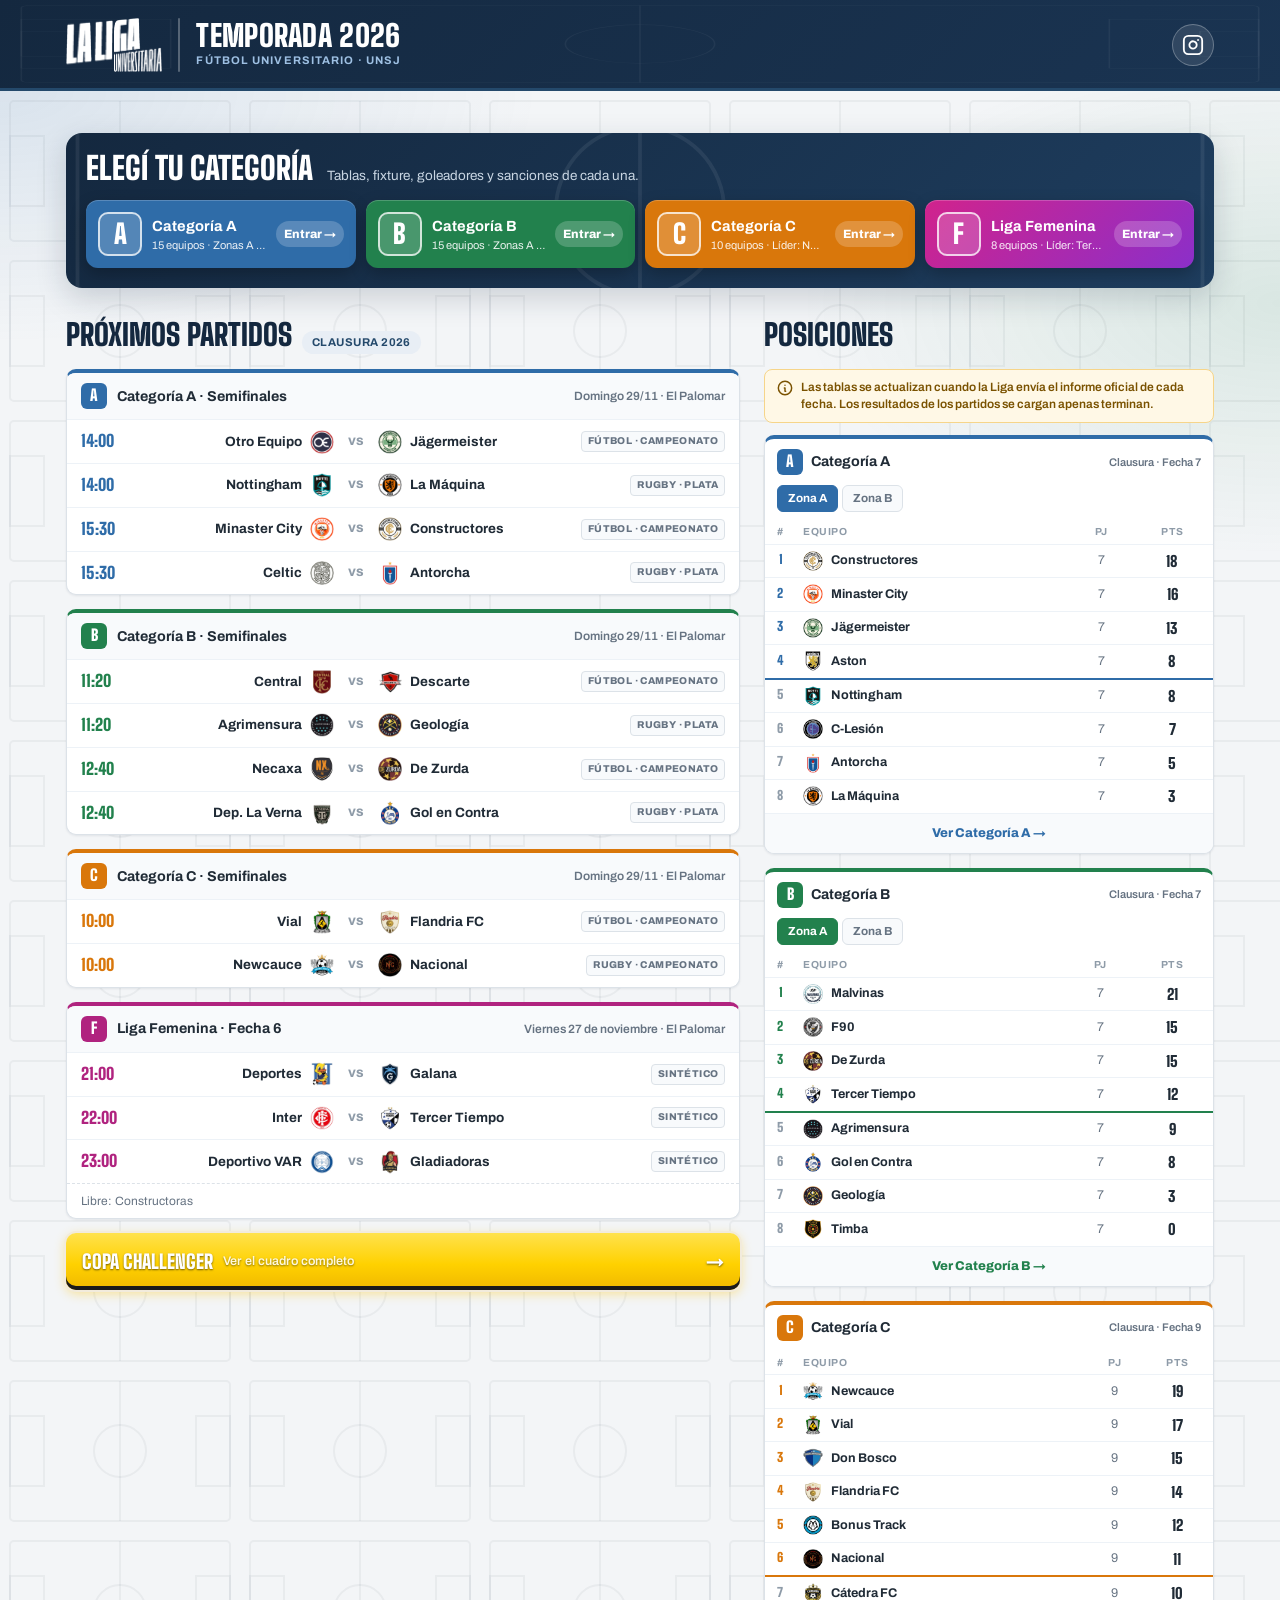
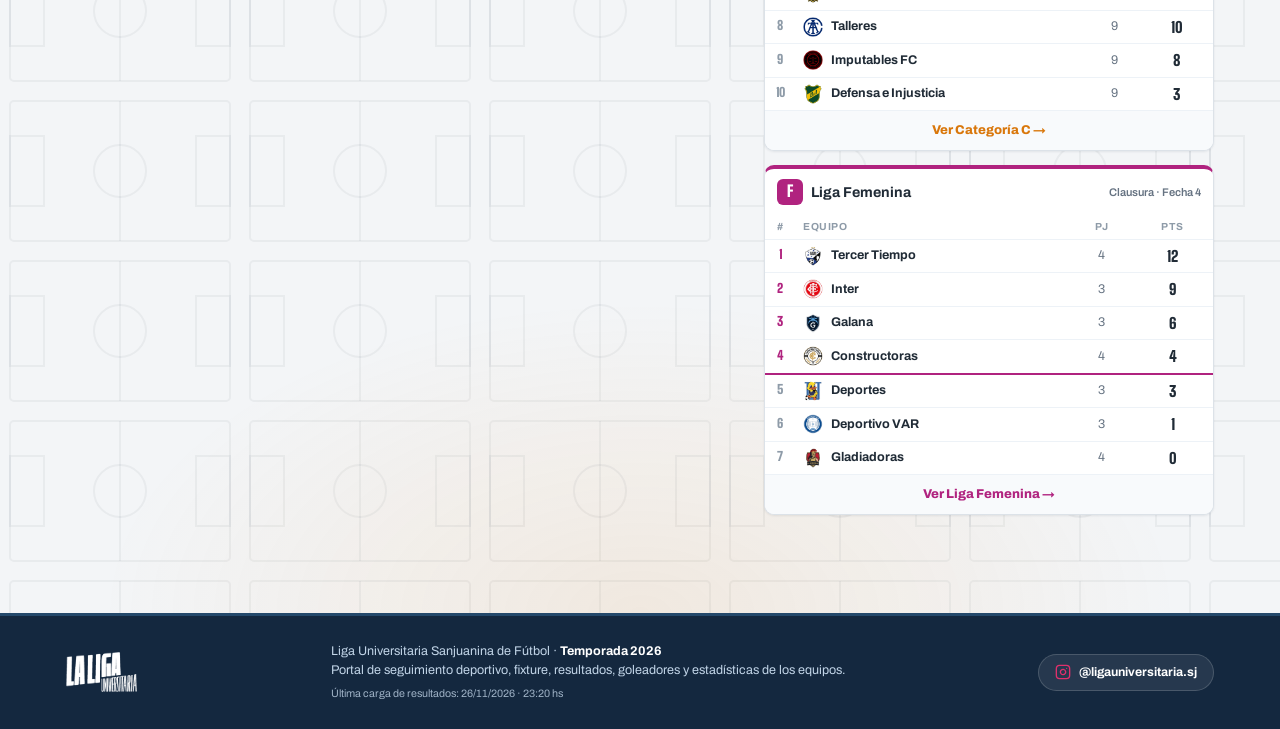
==== commit 087c1dce: "Mejoras pasos 1-3: seguridad (límite de intentos de PIN, headers, .vercelignore), escudos livianos y" ====
--- a/index.html
+++ b/index.html
@@ -8,6 +8,24 @@
   <meta name="description"
     content="Liga Universitaria Sanjuanina de Fútbol — Categoría A 2026. Tablas de posiciones, fixture, resultados, goleadores, sanciones y estadísticas completas.">
 
+  <link rel="canonical" href="https://ligauniversitaria.vercel.app/">
+  <meta name="theme-color" content="#14283F">
+  <!-- Vista previa al compartir (Open Graph / Twitter) -->
+  <meta property="og:type" content="website">
+  <meta property="og:site_name" content="Liga Universitaria · Fútbol UNSJ">
+  <meta property="og:locale" content="es_AR">
+  <meta property="og:url" content="https://ligauniversitaria.vercel.app/">
+  <meta property="og:title" content="Liga Universitaria Sanjuanina de Fútbol · Temporada 2026">
+  <meta property="og:description" content="Posiciones, fixture, resultados, goleadores y Copa Challenger de las categorías A, B, C y Femenina. Proyecto independiente, no oficial.">
+  <meta property="og:image" content="https://ligauniversitaria.vercel.app/public/og.jpg">
+  <meta property="og:image:width" content="1200">
+  <meta property="og:image:height" content="630">
+  <meta property="og:image:alt" content="Liga Universitaria: fútbol universitario San Juan 2026, categorías A, B, C y F">
+  <meta name="twitter:card" content="summary_large_image">
+  <meta name="twitter:title" content="Liga Universitaria Sanjuanina de Fútbol · Temporada 2026">
+  <meta name="twitter:description" content="Posiciones, fixture, resultados, goleadores y Copa Challenger. Proyecto independiente, no oficial.">
+  <meta name="twitter:image" content="https://ligauniversitaria.vercel.app/public/og.jpg">
+
   <!-- Google Fonts: Big Shoulders Display & Archivo -->
   <link rel="preconnect" href="https://fonts.googleapis.com">
   <link rel="preconnect" href="https://fonts.gstatic.com" crossorigin>
@@ -19,7 +37,7 @@
   <link rel="icon" type="image/png" href="public/logo_liga.png">
 
   <!-- Estilos Premium -->
-  <link rel="stylesheet" href="css/styles.css?v=20261125_cc">
+  <link rel="stylesheet" href="css/styles.css?v=20261127_mejoras">
   <!-- Vercel Web Analytics -->
   <script>window.va = window.va || function () { (window.vaq = window.vaq || []).push(arguments); };</script>
   <script defer src="/_vercel/insights/script.js"></script>
@@ -102,31 +120,31 @@
   <nav class="navbar-sticky" aria-label="Navegación principal">
     <div class="container">
       <div class="tabs-nav" id="mainTabs" role="tablist">
-        <button class="tab-btn tab-inicio" data-view="inicio" role="tab" aria-selected="false" title="Inicio">
+        <button class="tab-btn tab-inicio" data-view="inicio" role="tab" aria-controls="view-inicio" aria-selected="false" title="Inicio">
           <svg viewBox="0 0 24 24" width="18" height="18" fill="none" stroke="currentColor" stroke-width="2.2" stroke-linecap="round" stroke-linejoin="round"><path d="M3 11l9-8 9 8"/><path d="M5 10v10h14V10"/><path d="M10 20v-6h4v6"/></svg><span class="sr-only">Inicio</span>
         </button>
-        <button class="tab-btn tab-challenger" data-view="challenger" role="tab" aria-selected="false">
+        <button class="tab-btn tab-challenger" data-view="challenger" role="tab" aria-controls="view-challenger" aria-selected="false">
           <span></span> Copa Challenger
         </button>
-        <button class="tab-btn active" data-view="posiciones" role="tab" aria-selected="true">
+        <button class="tab-btn active" data-view="posiciones" role="tab" aria-controls="view-posiciones" aria-selected="true">
           <span></span> Posiciones
         </button>
-        <button class="tab-btn" data-view="fixture" role="tab" aria-selected="false">
+        <button class="tab-btn" data-view="fixture" role="tab" aria-controls="view-fixture" aria-selected="false">
           <span></span> Fixture
         </button>
-        <button class="tab-btn" data-view="equipos" role="tab" aria-selected="false">
+        <button class="tab-btn" data-view="equipos" role="tab" aria-controls="view-equipos" aria-selected="false">
           <span></span> Equipos
         </button>
-        <button class="tab-btn" data-view="estadisticas" role="tab" aria-selected="false">
+        <button class="tab-btn" data-view="estadisticas" role="tab" aria-controls="view-estadisticas" aria-selected="false">
           <span></span> Estadísticas
         </button>
-        <button class="tab-btn" data-view="goleadores" role="tab" aria-selected="false">
+        <button class="tab-btn" data-view="goleadores" role="tab" aria-controls="view-goleadores" aria-selected="false">
           <span></span> Goleadores
         </button>
-        <button class="tab-btn" data-view="sanciones" role="tab" aria-selected="false">
+        <button class="tab-btn" data-view="sanciones" role="tab" aria-controls="view-sanciones" aria-selected="false">
           <span></span> Sanciones
         </button>
-        <button class="tab-btn" data-view="reglamento" role="tab" aria-selected="false">
+        <button class="tab-btn" data-view="reglamento" role="tab" aria-controls="view-reglamento" aria-selected="false">
           <span></span> Reglamento
         </button>
         <div class="tab-indicator" id="tabIndicator"></div>
@@ -202,10 +220,10 @@
       </div>
       <div class="footer-copy">
         Liga Universitaria Sanjuanina de Fútbol · <b id="footerCat">Categoría A · Temporada 2026</b><br>
-        Portal de seguimiento deportivo, fixture, resultados, goleadores y estadísticas de los equipos.
+        Portal de seguimiento deportivo, fixture, resultados, goleadores y estadísticas de los equipos.<br><span id="footerActualizado" class="footer-actualizado"></span>
       </div>
       <div class="footer-social">
-        <a href="https://www.instagram.com/ligauniversitaria.sj/" target="_blank" rel="noopener noreferrer" class="footer-ig-link" title="Instagram Oficial: @ligauniversitaria.sj">
+        <a href="https://www.instagram.com/ligauniversitaria.sj/" target="_blank" rel="noopener noreferrer" class="footer-ig-link" title="Instagram: @ligauniversitaria.sj (proyecto independiente, no oficial)">
           <svg class="ig-svg-icon" viewBox="0 0 24 24" width="16" height="16" fill="none" stroke="currentColor" stroke-width="2" stroke-linecap="round" stroke-linejoin="round">
             <rect x="2" y="2" width="20" height="20" rx="5" ry="5"></rect>
             <path d="M16 11.37A4 4 0 1 1 12.63 8 4 4 0 0 1 16 11.37z"></path>
@@ -225,7 +243,7 @@
   <script src="js/data_bc.js?v=20261111_fempub"></script>
   <script src="js/parciales.js"></script>
   <script src="js/parciales_apply.js?v=20261122_gan"></script>
-  <script src="js/app.js?v=20261125_cc"></script>
+  <script src="js/app.js?v=20261127_mejoras"></script>
 </body>
 
 </html>
--- a/css/styles.css
+++ b/css/styles.css
@@ -4520,3 +4520,28 @@
 /* Aviso: las tablas se actualizan con el informe oficial */
 .aviso-tablas { display: flex; align-items: flex-start; gap: 8px; margin: 0 0 12px; padding: 9px 12px; border-radius: 8px; background: #FFF8E6; border: 1px solid #F6D58A; color: #7A5200; font-size: .8rem; font-weight: 600; line-height: 1.4; }
 .aviso-tablas svg { flex: none; margin-top: 1px; }
+
+/* ===== Campeón Copa Challenger: botón con los colores del campeón ===== */
+html[data-cc-campeon="mav"] .tab-btn.tab-challenger, html[data-cc-campeon="mav"] .mnav-cc, html[data-cc-campeon="mav"] .ini-cc, html[data-cc-campeon="mav"] .cc-campeon-banner {
+  background: linear-gradient(180deg, #FF2A1F 0%, #E10600 55%, #B00000 100%) !important; color: #FFFFFF !important;
+  box-shadow: inset 0 -4px 0 #1A1A1A, 0 0 0 2px #1A1A1A, 0 3px 12px rgba(225, 6, 0, .4) !important; }
+html[data-cc-campeon="mav"] .tab-btn.tab-challenger.active, html[data-cc-campeon="mav"] .mnav-cc.active {
+  background: #1A1A1A !important; color: #FFFFFF !important;
+  box-shadow: inset 0 -4px 0 #E10600, 0 3px 12px rgba(0, 0, 0, .45) !important; }
+html[data-cc-campeon="con"] .tab-btn.tab-challenger, html[data-cc-campeon="con"] .mnav-cc, html[data-cc-campeon="con"] .ini-cc, html[data-cc-campeon="con"] .cc-campeon-banner {
+  background: linear-gradient(180deg, #FFE24D 0%, #FFD100 55%, #F0B800 100%) !important; color: #FFFFFF !important; text-shadow: 0 1px 2px rgba(0,0,0,.55);
+  box-shadow: inset 0 -4px 0 #1A1A1A, 0 0 0 2px #F2EBDC, 0 3px 12px rgba(255, 196, 0, .45) !important; }
+html[data-cc-campeon="con"] .tab-btn.tab-challenger.active, html[data-cc-campeon="con"] .mnav-cc.active {
+  background: #1A1A1A !important; color: #FFFFFF !important;
+  box-shadow: inset 0 -4px 0 #FFD100, 0 0 0 2px #F2EBDC, 0 3px 12px rgba(0, 0, 0, .45) !important; }
+html[data-cc-campeon="con"] .tab-btn.tab-challenger svg, html[data-cc-campeon="con"] .mnav-cc svg { stroke: currentColor; }
+.cc-campeon-banner { display: block; width: 100%; margin: 0 0 14px; padding: 14px 16px; border: 0; border-radius: var(--radius-md); font-family: var(--f-display); font-weight: 900; font-size: 1.25rem; text-transform: uppercase; letter-spacing: .5px; cursor: pointer; text-align: center; }
+
+.ini-cc-campeon { display: inline-flex; align-items: center; gap: 4px; padding: 3px 10px; border-radius: 999px; font-weight: 800; font-size: .8rem; text-transform: uppercase; letter-spacing: .3px; color: #FFFFFF; background: #B0123F; }
+html[data-cc-campeon="mav"] .ini-cc-campeon { background: #E10600; box-shadow: inset 0 -2px 0 #1A1A1A; }
+html[data-cc-campeon="con"] .ini-cc-campeon { background: #FFD100; text-shadow: 0 1px 2px rgba(0,0,0,.55); box-shadow: inset 0 -2px 0 #1A1A1A, 0 0 0 1.5px #F2EBDC; }
+
+/* ===== Accesibilidad: foco visible con teclado ===== */
+:focus-visible { outline: 3px solid #F5B301; outline-offset: 2px; border-radius: 6px; }
+a:focus:not(:focus-visible), button:focus:not(:focus-visible) { outline: none; }
+.footer-actualizado { display: inline-block; margin-top: 6px; font-size: .85em; opacity: .8; }
